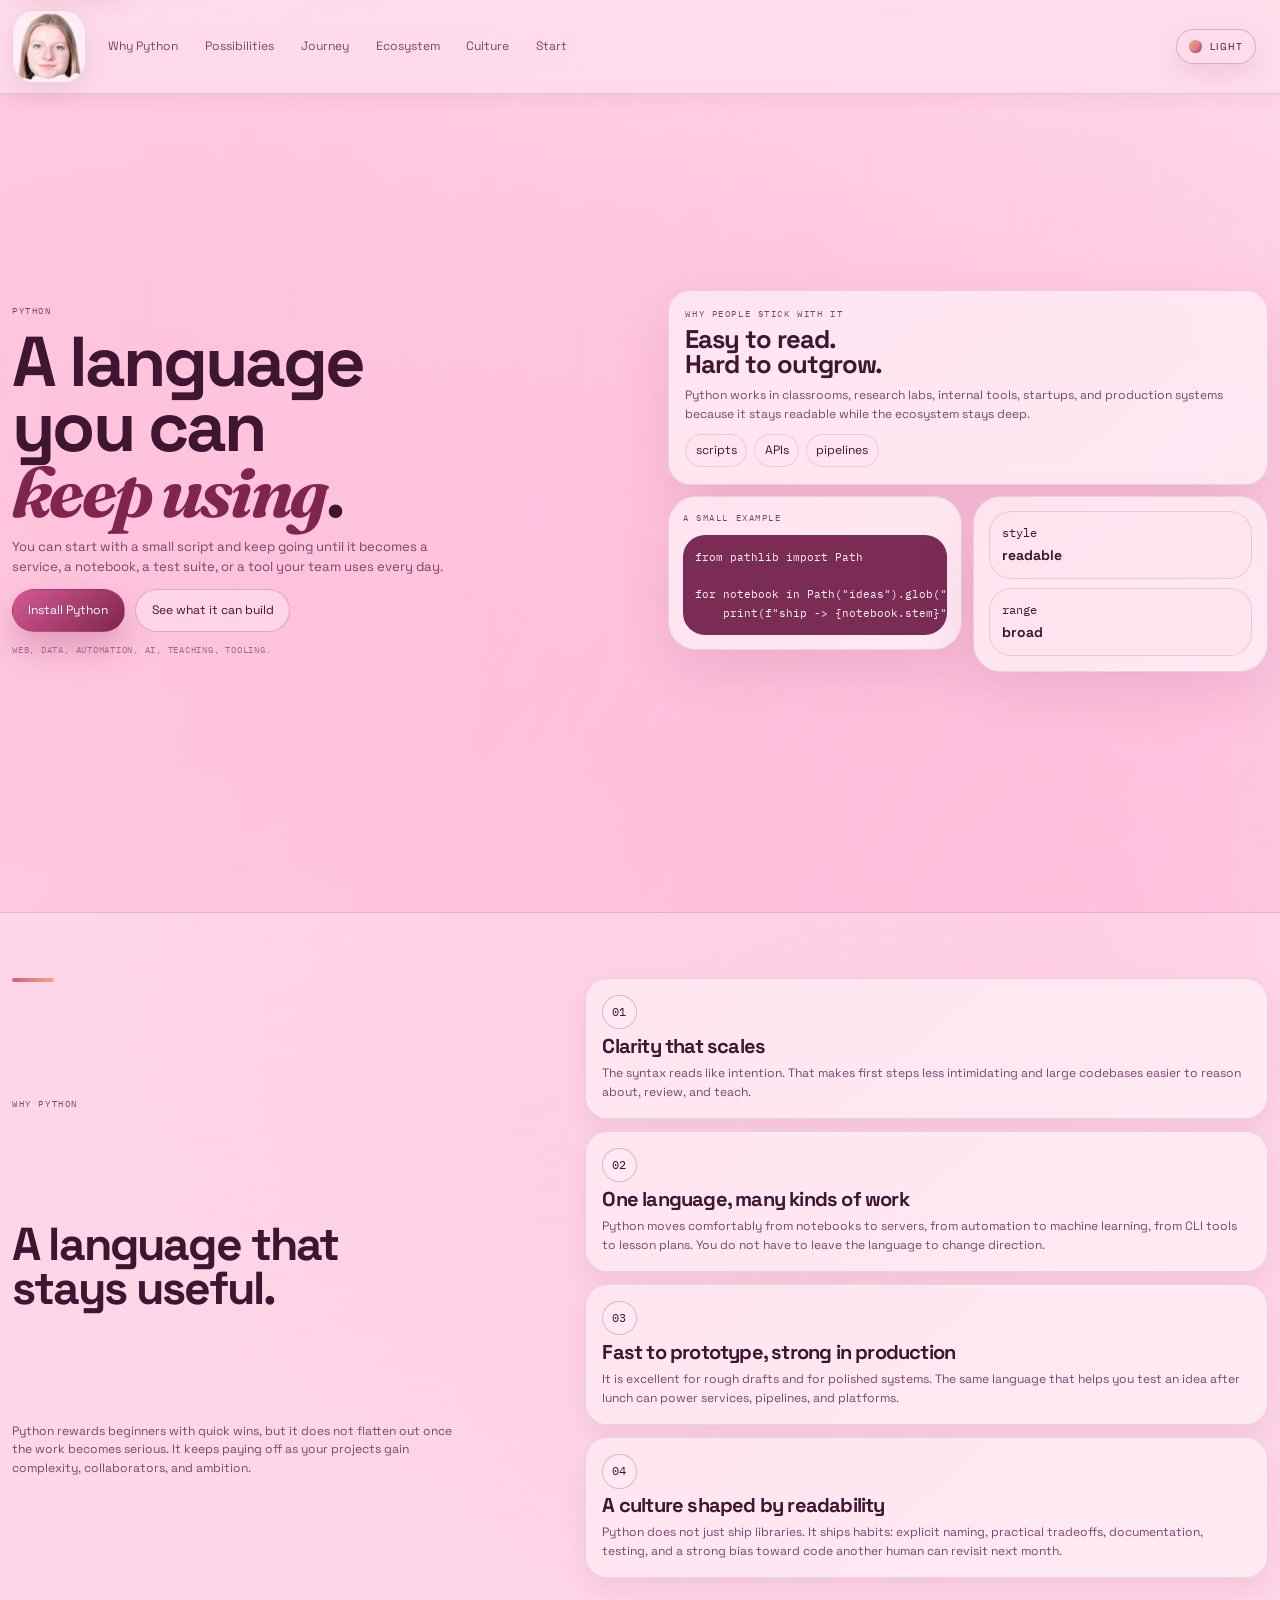
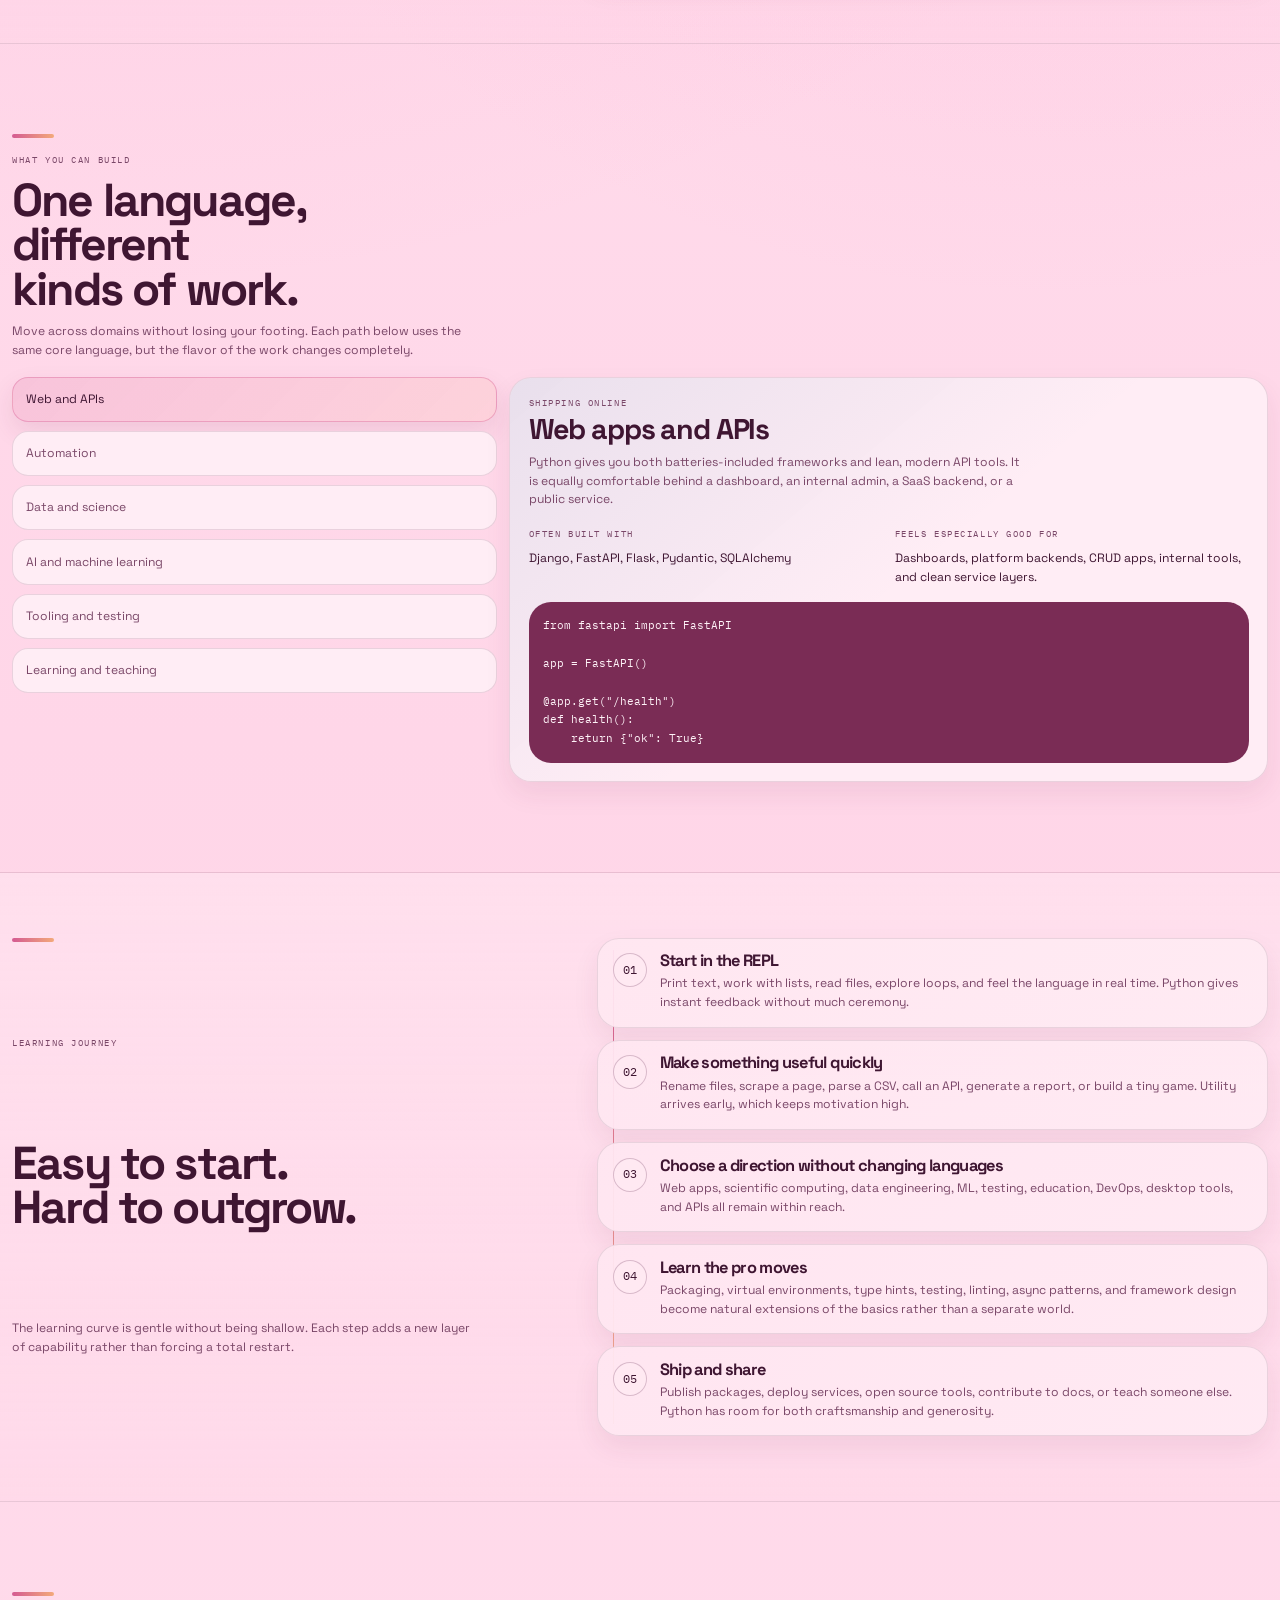
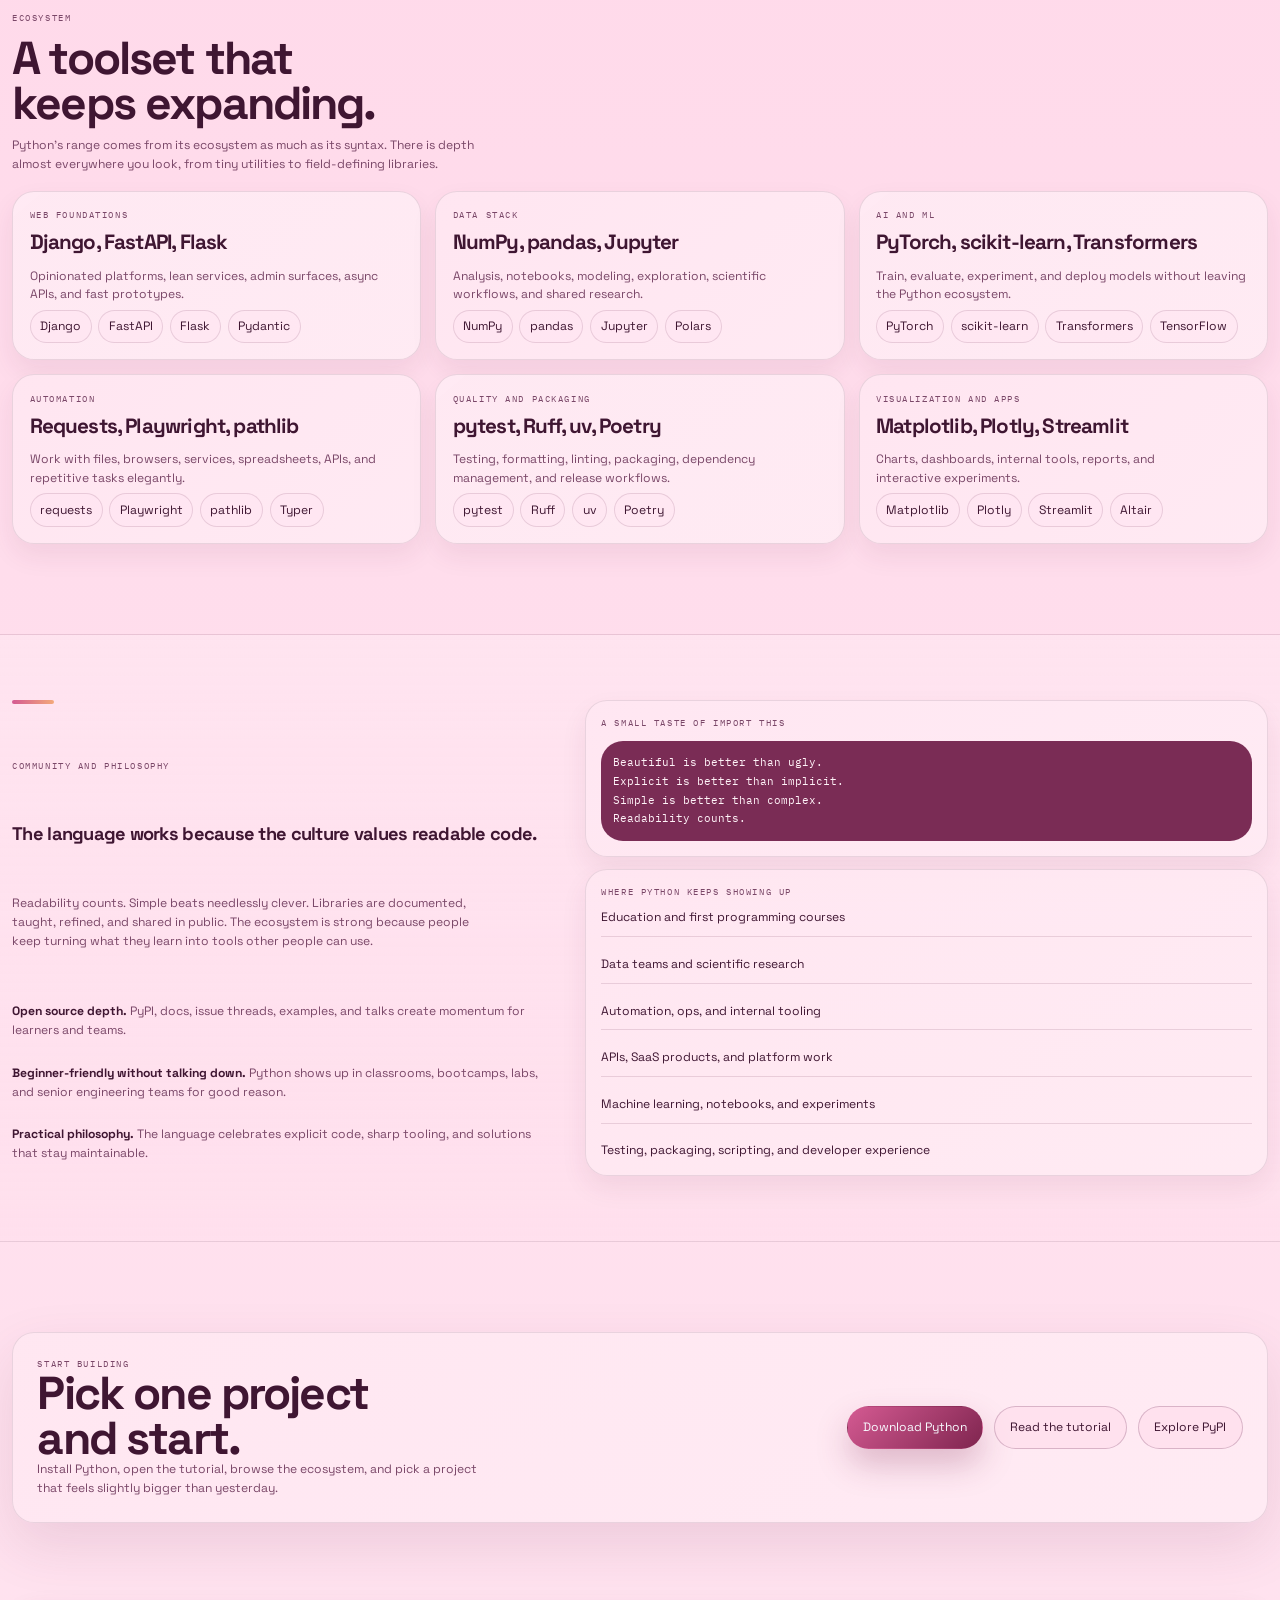
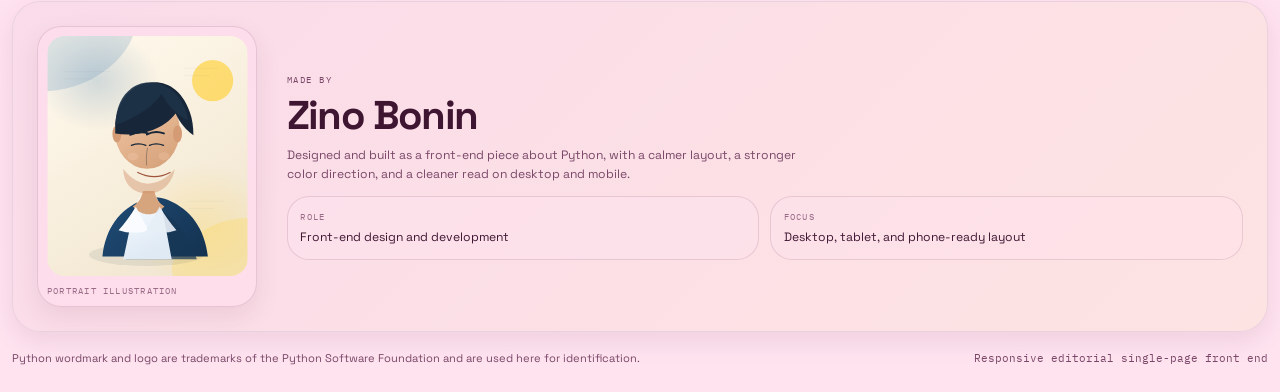
==== index.html @ 7da7dd0d "Add all files" ====
<!doctype html>
<html lang="en">
<head>
  <meta charset="utf-8">
  <meta name="viewport" content="width=device-width, initial-scale=1">
  <title>Python, With Depth</title>
  <meta
    name="description"
    content="A premium editorial front end about Python - its philosophy, ecosystem, learning curve, and creative range."
  >
  <script>
    document.documentElement.classList.add("js");
    const storedTheme = localStorage.getItem("python-site-theme");
    const systemPrefersDark = window.matchMedia("(prefers-color-scheme: dark)").matches;
    document.documentElement.dataset.theme = storedTheme || (systemPrefersDark ? "dark" : "light");
  </script>
  <link rel="preconnect" href="https://fonts.googleapis.com">
  <link rel="preconnect" href="https://fonts.gstatic.com" crossorigin>
  <link
    href="https://fonts.googleapis.com/css2?family=Fraunces:opsz,wght@9..144,600;9..144,700&family=IBM+Plex+Mono:wght@400;500&family=Space+Grotesk:wght@400;500;700&display=swap"
    rel="stylesheet"
  >
  <link rel="icon" type="image/png" href="Logo.png?v=20260410k">
  <link rel="stylesheet" href="styles.css?v=20260410k">
  <script src="script.js?v=20260410k" defer></script>
</head>
<body>
  <a class="skip-link" href="#content">Skip to content</a>

  <header class="site-header">
    <div class="container topbar">
      <a class="brand" href="#top" aria-label="Python home" data-brand-trigger aria-expanded="false" aria-controls="brand-bubble">
        <span class="brand-frame">
          <img
            class="brand-logo"
            src="Logo.png?v=20260410k"
            alt="Official Python logo"
            width="200"
            height="200"
            decoding="async"
            data-logo-light="Logo.png?v=20260410k"
            data-logo-dark="https://www.python.org/static/opengraph-icon-200x200.png"
          >
        </span>
        <span class="brand-bubble mono" id="brand-bubble" aria-hidden="true">Ich bin blöd</span>
      </a>

      <button
        class="nav-toggle mono"
        type="button"
        data-nav-toggle
        aria-expanded="false"
        aria-controls="site-nav"
        aria-label="Open navigation"
      >
        Menu
      </button>

      <nav class="site-nav" id="site-nav" aria-label="Primary">
        <a href="#why">Why Python</a>
        <a href="#possibilities">Possibilities</a>
        <a href="#journey">Journey</a>
        <a href="#ecosystem">Ecosystem</a>
        <a href="#culture">Culture</a>
        <a href="#start">Start</a>
      </nav>

      <button
        class="theme-toggle"
        type="button"
        data-theme-toggle
        aria-pressed="false"
        aria-label="Switch to dark mode"
      >
        <span class="theme-toggle__icon" aria-hidden="true"></span>
        <span class="theme-toggle__label">Light</span>
      </button>
    </div>
  </header>

  <main id="content">
    <section class="hero section hero--focused section--chapter" id="top" data-label="Origin">
      <div class="container hero-grid">
        <div class="hero-copy" data-reveal>
          <p class="eyebrow mono">Python</p>
          <h1>A language you can <span class="accent-serif">keep using</span>.</h1>
          <p class="hero-lede">
            You can start with a small script and keep going until it becomes a service,
            a notebook, a test suite, or a tool your team uses every day.
          </p>
          <div class="hero-actions">
            <a class="button button--primary" href="https://www.python.org/downloads/" target="_blank" rel="noreferrer">
              Install Python
            </a>
            <a class="button button--ghost" href="#possibilities">See what it can build</a>
          </div>
          <p class="hero-note mono">Web, data, automation, AI, teaching, tooling.</p>
        </div>

        <div class="hero-visual" data-reveal aria-label="Python capability map">
          <article class="hero-panel hero-panel--main">
            <p class="panel-kicker mono">Why people stick with it</p>
            <h2>Easy to read. Hard to outgrow.</h2>
            <p>
              Python works in classrooms, research labs, internal tools, startups, and production
              systems because it stays readable while the ecosystem stays deep.
            </p>
            <div class="signal-line" aria-hidden="true">
              <span>scripts</span>
              <span>APIs</span>
              <span>pipelines</span>
            </div>
          </article>

          <article class="hero-panel hero-panel--code">
            <p class="panel-kicker mono">A small example</p>
            <pre><code>from pathlib import Path

for notebook in Path("ideas").glob("*.ipynb"):
    print(f"ship -&gt; {notebook.stem}")</code></pre>
          </article>

          <article class="hero-panel hero-panel--stats">
            <div>
              <span class="mono">style</span>
              <strong>readable</strong>
            </div>
            <div>
              <span class="mono">range</span>
              <strong>broad</strong>
            </div>
          </article>
        </div>
      </div>
    </section>

    <section class="section section--tinted section--chapter" id="why" data-label="Why">
      <div class="container manifesto-grid">
        <div class="section-intro" data-reveal>
          <p class="eyebrow mono">Why Python</p>
          <h2>A language that stays useful.</h2>
          <p>
            Python rewards beginners with quick wins, but it does not flatten out once the work
            becomes serious. It keeps paying off as your projects gain complexity, collaborators,
            and ambition.
          </p>
        </div>

        <div class="principles">
          <article class="principle" data-reveal>
            <span class="principle-index mono">01</span>
            <h3>Clarity that scales</h3>
            <p>
              The syntax reads like intention. That makes first steps less intimidating and large
              codebases easier to reason about, review, and teach.
            </p>
          </article>

          <article class="principle" data-reveal>
            <span class="principle-index mono">02</span>
            <h3>One language, many kinds of work</h3>
            <p>
              Python moves comfortably from notebooks to servers, from automation to machine
              learning, from CLI tools to lesson plans. You do not have to leave the language to
              change direction.
            </p>
          </article>

          <article class="principle" data-reveal>
            <span class="principle-index mono">03</span>
            <h3>Fast to prototype, strong in production</h3>
            <p>
              It is excellent for rough drafts and for polished systems. The same language that
              helps you test an idea after lunch can power services, pipelines, and platforms.
            </p>
          </article>

          <article class="principle" data-reveal>
            <span class="principle-index mono">04</span>
            <h3>A culture shaped by readability</h3>
            <p>
              Python does not just ship libraries. It ships habits: explicit naming, practical
              tradeoffs, documentation, testing, and a strong bias toward code another human can
              revisit next month.
            </p>
          </article>
        </div>
      </div>
    </section>

    <section class="section section--chapter" id="possibilities" data-label="Modes">
      <div class="container">
        <div class="section-heading" data-reveal>
          <p class="eyebrow mono">What you can build</p>
          <h2>One language, different kinds of work.</h2>
          <p>
            Move across domains without losing your footing. Each path below uses the same core
            language, but the flavor of the work changes completely.
          </p>
        </div>

        <div class="possibility-shell">
          <div class="possibility-nav" role="group" aria-label="Python use case selector" data-reveal>
            <button class="possibility-trigger is-active" type="button" data-key="web" aria-pressed="true">Web and APIs</button>
            <button class="possibility-trigger" type="button" data-key="automation" aria-pressed="false">Automation</button>
            <button class="possibility-trigger" type="button" data-key="data" aria-pressed="false">Data and science</button>
            <button class="possibility-trigger" type="button" data-key="ai" aria-pressed="false">AI and machine learning</button>
            <button class="possibility-trigger" type="button" data-key="tooling" aria-pressed="false">Tooling and testing</button>
            <button class="possibility-trigger" type="button" data-key="education" aria-pressed="false">Learning and teaching</button>
          </div>

          <article class="possibility-stage" data-reveal aria-live="polite">
            <p class="eyebrow mono stage-kicker" id="stage-kicker">Shipping online</p>
            <h3 id="stage-title">Web apps and APIs</h3>
            <p id="stage-description">
              Python gives you both batteries-included frameworks and lean, modern API tools. It is equally
              comfortable behind a dashboard, an internal admin, a SaaS backend, or a public service.
            </p>

            <div class="stage-grid">
              <div>
                <span class="stage-label mono">Often built with</span>
                <p id="stage-tools">Django, FastAPI, Flask, Pydantic, SQLAlchemy</p>
              </div>
              <div>
                <span class="stage-label mono">Feels especially good for</span>
                <p id="stage-outcome">Dashboards, platform backends, CRUD apps, internal tools, and clean service layers.</p>
              </div>
            </div>

            <pre><code id="stage-code">from fastapi import FastAPI

app = FastAPI()

@app.get("/health")
def health():
    return {"ok": True}</code></pre>
          </article>
        </div>
      </div>
    </section>

    <section class="section section--tinted section--chapter" id="journey" data-label="Path">
      <div class="container journey-grid">
        <div class="section-intro" data-reveal>
          <p class="eyebrow mono">Learning journey</p>
          <h2>Easy to start. Hard to outgrow.</h2>
          <p>
            The learning curve is gentle without being shallow. Each step adds a new layer of
            capability rather than forcing a total restart.
          </p>
        </div>

        <div class="journey-track">
          <article class="journey-step" data-reveal>
            <span class="journey-index mono">01</span>
            <div>
              <h3>Start in the REPL</h3>
              <p>
                Print text, work with lists, read files, explore loops, and feel the language in
                real time. Python gives instant feedback without much ceremony.
              </p>
            </div>
          </article>

          <article class="journey-step" data-reveal>
            <span class="journey-index mono">02</span>
            <div>
              <h3>Make something useful quickly</h3>
              <p>
                Rename files, scrape a page, parse a CSV, call an API, generate a report, or build
                a tiny game. Utility arrives early, which keeps motivation high.
              </p>
            </div>
          </article>

          <article class="journey-step" data-reveal>
            <span class="journey-index mono">03</span>
            <div>
              <h3>Choose a direction without changing languages</h3>
              <p>
                Web apps, scientific computing, data engineering, ML, testing, education, DevOps,
                desktop tools, and APIs all remain within reach.
              </p>
            </div>
          </article>

          <article class="journey-step" data-reveal>
            <span class="journey-index mono">04</span>
            <div>
              <h3>Learn the pro moves</h3>
              <p>
                Packaging, virtual environments, type hints, testing, linting, async patterns, and
                framework design become natural extensions of the basics rather than a separate world.
              </p>
            </div>
          </article>

          <article class="journey-step" data-reveal>
            <span class="journey-index mono">05</span>
            <div>
              <h3>Ship and share</h3>
              <p>
                Publish packages, deploy services, open source tools, contribute to docs, or teach
                someone else. Python has room for both craftsmanship and generosity.
              </p>
            </div>
          </article>
        </div>
      </div>
    </section>

    <section class="section section--chapter" id="ecosystem" data-label="Field">
      <div class="container">
        <div class="section-heading" data-reveal>
          <p class="eyebrow mono">Ecosystem</p>
          <h2>A toolset that keeps expanding.</h2>
          <p>
            Python's range comes from its ecosystem as much as its syntax. There is depth almost
            everywhere you look, from tiny utilities to field-defining libraries.
          </p>
        </div>

        <div class="ecosystem-map">
          <article class="ecosystem-node ecosystem-node--web" data-reveal>
            <p class="panel-kicker mono">Web foundations</p>
            <h3>Django, FastAPI, Flask</h3>
            <p>Opinionated platforms, lean services, admin surfaces, async APIs, and fast prototypes.</p>
            <ul class="chip-list" role="list">
              <li>Django</li>
              <li>FastAPI</li>
              <li>Flask</li>
              <li>Pydantic</li>
            </ul>
          </article>

          <article class="ecosystem-node ecosystem-node--data" data-reveal>
            <p class="panel-kicker mono">Data stack</p>
            <h3>NumPy, pandas, Jupyter</h3>
            <p>Analysis, notebooks, modeling, exploration, scientific workflows, and shared research.</p>
            <ul class="chip-list" role="list">
              <li>NumPy</li>
              <li>pandas</li>
              <li>Jupyter</li>
              <li>Polars</li>
            </ul>
          </article>

          <article class="ecosystem-node ecosystem-node--ai" data-reveal>
            <p class="panel-kicker mono">AI and ML</p>
            <h3>PyTorch, scikit-learn, Transformers</h3>
            <p>Train, evaluate, experiment, and deploy models without leaving the Python ecosystem.</p>
            <ul class="chip-list" role="list">
              <li>PyTorch</li>
              <li>scikit-learn</li>
              <li>Transformers</li>
              <li>TensorFlow</li>
            </ul>
          </article>

          <article class="ecosystem-node ecosystem-node--automation" data-reveal>
            <p class="panel-kicker mono">Automation</p>
            <h3>Requests, Playwright, pathlib</h3>
            <p>Work with files, browsers, services, spreadsheets, APIs, and repetitive tasks elegantly.</p>
            <ul class="chip-list" role="list">
              <li>requests</li>
              <li>Playwright</li>
              <li>pathlib</li>
              <li>Typer</li>
            </ul>
          </article>

          <article class="ecosystem-node ecosystem-node--quality" data-reveal>
            <p class="panel-kicker mono">Quality and packaging</p>
            <h3>pytest, Ruff, uv, Poetry</h3>
            <p>Testing, formatting, linting, packaging, dependency management, and release workflows.</p>
            <ul class="chip-list" role="list">
              <li>pytest</li>
              <li>Ruff</li>
              <li>uv</li>
              <li>Poetry</li>
            </ul>
          </article>

          <article class="ecosystem-node ecosystem-node--visual" data-reveal>
            <p class="panel-kicker mono">Visualization and apps</p>
            <h3>Matplotlib, Plotly, Streamlit</h3>
            <p>Charts, dashboards, internal tools, reports, and interactive experiments.</p>
            <ul class="chip-list" role="list">
              <li>Matplotlib</li>
              <li>Plotly</li>
              <li>Streamlit</li>
              <li>Altair</li>
            </ul>
          </article>
        </div>
      </div>
    </section>

    <section class="section section--tinted section--chapter" id="culture" data-label="Spirit">
      <div class="container culture-grid">
        <div class="culture-copy" data-reveal>
          <p class="eyebrow mono">Community and philosophy</p>
          <h2>The language works because the culture values readable code.</h2>
          <p>
            Readability counts. Simple beats needlessly clever. Libraries are documented, taught,
            refined, and shared in public. The ecosystem is strong because people keep turning what
            they learn into tools other people can use.
          </p>

          <div class="culture-points">
            <p><strong>Open source depth.</strong> PyPI, docs, issue threads, examples, and talks create momentum for learners and teams.</p>
            <p><strong>Beginner-friendly without talking down.</strong> Python shows up in classrooms, bootcamps, labs, and senior engineering teams for good reason.</p>
            <p><strong>Practical philosophy.</strong> The language celebrates explicit code, sharp tooling, and solutions that stay maintainable.</p>
          </div>
        </div>

        <div class="culture-panels">
          <article class="zen-panel" data-reveal>
            <p class="panel-kicker mono">A small taste of import this</p>
            <pre><code>Beautiful is better than ugly.
Explicit is better than implicit.
Simple is better than complex.
Readability counts.</code></pre>
          </article>

          <article class="community-panel" data-reveal>
            <p class="panel-kicker mono">Where Python keeps showing up</p>
            <ul class="community-list" role="list">
              <li>Education and first programming courses</li>
              <li>Data teams and scientific research</li>
              <li>Automation, ops, and internal tooling</li>
              <li>APIs, SaaS products, and platform work</li>
              <li>Machine learning, notebooks, and experiments</li>
              <li>Testing, packaging, scripting, and developer experience</li>
            </ul>
          </article>
        </div>
      </div>
    </section>

    <section class="section section--chapter" id="start" data-label="Launch">
      <div class="container">
        <div class="cta-panel" data-reveal>
          <div class="cta-copy">
            <p class="eyebrow mono">Start building</p>
            <h2>Pick one project and start.</h2>
            <p>
              Install Python, open the tutorial, browse the ecosystem, and pick a project that
              feels slightly bigger than yesterday.
            </p>
          </div>

          <div class="cta-actions">
            <a class="button button--primary" href="https://www.python.org/downloads/" target="_blank" rel="noreferrer">
              Download Python
            </a>
            <a class="button button--ghost" href="https://docs.python.org/3/tutorial/" target="_blank" rel="noreferrer">
              Read the tutorial
            </a>
            <a class="button button--ghost" href="https://pypi.org/" target="_blank" rel="noreferrer">
              Explore PyPI
            </a>
          </div>
        </div>
      </div>
    </section>
  </main>

  <footer class="site-footer" id="made-by">
    <section class="maker-section">
      <div class="container">
        <div class="maker-panel" data-reveal>
          <figure class="maker-portrait-frame">
            <img
              src="portrait-chinese-man.svg"
              alt="Illustrated portrait of a Chinese man"
              width="720"
              height="860"
              loading="lazy"
              decoding="async"
            >
            <figcaption class="mono">Portrait illustration</figcaption>
          </figure>

          <div class="maker-copy">
            <p class="eyebrow mono">Made by</p>
            <h2>Zino Bonin</h2>
            <p class="maker-lede">
              Designed and built as a front-end piece about Python, with a calmer layout,
              a stronger color direction, and a cleaner read on desktop and mobile.
            </p>
            <div class="maker-meta">
              <p><span class="mono">Role</span> Front-end design and development</p>
              <p><span class="mono">Focus</span> Desktop, tablet, and phone-ready layout</p>
            </div>
          </div>
        </div>
      </div>
    </section>

    <div class="container footer-row">
      <p>Python wordmark and logo are trademarks of the Python Software Foundation and are used here for identification.</p>
      <p class="mono">Responsive editorial single-page front end</p>
    </div>
  </footer>
</body>
</html>
---- styles.css ----
:root {
  color-scheme: light;
  --bg: #ffe4f0;
  --bg-secondary: #ffd6e8;
  --surface: rgba(255, 230, 241, 0.8);
  --surface-strong: #fff1f7;
  --surface-muted: rgba(255, 221, 236, 0.68);
  --surface-flat: rgba(255, 238, 246, 0.94);
  --ink: #3f1632;
  --ink-soft: #7a4768;
  --ink-faint: #9a6c88;
  --blue: #d45a92;
  --blue-deep: #7f254f;
  --yellow: #f3a97a;
  --yellow-deep: #c97a58;
  --line: rgba(98, 37, 75, 0.14);
  --line-strong: rgba(98, 37, 75, 0.24);
  --header-bg: rgba(255, 222, 236, 0.86);
  --shadow: 0 22px 56px rgba(104, 39, 82, 0.12);
  --shadow-soft: 0 10px 24px rgba(104, 39, 82, 0.1);
  --shadow-card: 0 12px 26px rgba(104, 39, 82, 0.08);
  --code-bg: #7a2c55;
  --code-ink: #fff3f8;
  --accent-surface: linear-gradient(140deg, rgba(255, 120, 180, 0.18), rgba(255, 199, 220, 0.28));
  --hero-glow-a: rgba(255, 122, 181, 0.28);
  --hero-glow-b: rgba(255, 182, 213, 0.3);
  --radius-lg: 28px;
  --radius-md: 22px;
  --radius-sm: 16px;
  --max-width: 1200px;
  --stage-accent: rgba(255, 120, 180, 0.24);
  --header-height: 5.75rem;
}

html[data-theme="dark"] {
  color-scheme: dark;
  --bg: #07131f;
  --bg-secondary: #0c1d2d;
  --surface: rgba(15, 33, 52, 0.8);
  --surface-strong: #10243a;
  --surface-muted: rgba(20, 42, 65, 0.7);
  --surface-flat: rgba(12, 29, 45, 0.94);
  --ink: #f2f7ff;
  --ink-soft: #b5c4d7;
  --ink-faint: #8ca0b6;
  --blue: #6eb5f2;
  --blue-deep: #93cbff;
  --yellow: #ffd43b;
  --yellow-deep: #ffe277;
  --line: rgba(202, 221, 243, 0.12);
  --line-strong: rgba(202, 221, 243, 0.2);
  --header-bg: rgba(7, 19, 31, 0.84);
  --shadow: 0 24px 72px rgba(0, 0, 0, 0.3);
  --shadow-soft: 0 12px 28px rgba(0, 0, 0, 0.2);
  --shadow-card: 0 12px 24px rgba(0, 0, 0, 0.18);
  --code-bg: #06111c;
  --code-ink: #f4f8ff;
  --accent-surface: linear-gradient(140deg, rgba(55, 118, 171, 0.16), rgba(255, 211, 67, 0.12));
  --hero-glow-a: rgba(55, 118, 171, 0.3);
  --hero-glow-b: rgba(255, 211, 67, 0.18);
  --stage-accent: rgba(255, 211, 67, 0.22);
}

* {
  box-sizing: border-box;
}

html {
  scroll-behavior: smooth;
}

body {
  margin: 0;
  min-height: 100vh;
  overflow-x: clip;
  padding-top: var(--header-height);
  font-family: "Space Grotesk", sans-serif;
  line-height: 1.55;
  color: var(--ink);
  background:
    radial-gradient(circle at 18% 12%, rgba(255, 186, 214, 0.28), transparent 18%),
    radial-gradient(circle at 82% 18%, rgba(255, 133, 190, 0.22), transparent 22%),
    radial-gradient(circle at 8% 8%, var(--hero-glow-a), transparent 30%),
    radial-gradient(circle at 88% 12%, var(--hero-glow-b), transparent 24%),
    linear-gradient(180deg, var(--bg), var(--bg-secondary) 45%, var(--bg));
}

body::before {
  content: "";
  position: fixed;
  inset: 0;
  pointer-events: none;
  background-image:
    linear-gradient(var(--line) 1px, transparent 1px),
    linear-gradient(90deg, var(--line) 1px, transparent 1px);
  background-size: 144px 144px;
  opacity: 0.12;
  mask-image: linear-gradient(180deg, rgba(0, 0, 0, 0.55), transparent 72%);
}

body::after {
  content: "";
  position: fixed;
  inset: 0;
  pointer-events: none;
  background:
    linear-gradient(90deg, transparent 0 11%, rgba(19, 37, 60, 0.04) 11% 11.2%, transparent 11.2% 100%),
    linear-gradient(180deg, transparent 0 82%, rgba(19, 37, 60, 0.05) 82% 82.2%, transparent 82.2% 100%);
  mix-blend-mode: multiply;
  opacity: 0;
}

a {
  color: inherit;
}

img {
  max-width: 100%;
  display: block;
}

button,
input,
textarea,
select {
  font: inherit;
}

button {
  cursor: pointer;
}

pre,
code,
.mono {
  font-family: "IBM Plex Mono", monospace;
}

p,
ul,
ol,
pre {
  margin: 0;
}

pre {
  line-height: 1.65;
  font-size: 0.94rem;
}

h1,
h2,
h3 {
  margin: 0;
  line-height: 0.96;
  letter-spacing: -0.04em;
  text-wrap: balance;
}

p {
  text-wrap: pretty;
}

:focus-visible {
  outline: 2px solid var(--blue);
  outline-offset: 3px;
}

ul[role="list"] {
  list-style: none;
  padding: 0;
  margin: 0;
}

.container {
  width: min(var(--max-width), calc(100% - 2rem));
  margin-inline: auto;
}

.section {
  padding-block: clamp(3.2rem, 8vw, 6.4rem);
  scroll-margin-top: 7rem;
}

.section--tinted {
  position: relative;
}

.section--tinted::before {
  content: "";
  position: absolute;
  inset: 1rem 0;
  background: linear-gradient(180deg, rgba(255, 241, 247, 0.34), rgba(255, 223, 236, 0.08));
  border-block: 1px solid var(--line);
  pointer-events: none;
}

html[data-theme="dark"] .section--tinted::before {
  background: linear-gradient(180deg, rgba(255, 255, 255, 0.04), rgba(255, 255, 255, 0.015));
}

.section--tinted > * {
  position: relative;
}

.section--chapter {
  position: relative;
}

.section--chapter::after {
  display: none;
}

html[data-theme="dark"] .section--chapter::after {
  color: rgba(255, 255, 255, 0.05);
}

.section--chapter > * {
  position: relative;
  z-index: 1;
}

.skip-link {
  position: absolute;
  left: 1rem;
  top: -4rem;
  z-index: 100;
  padding: 0.8rem 1rem;
  background: var(--surface-strong);
  border: 1px solid var(--line-strong);
  border-radius: 999px;
  box-shadow: var(--shadow-soft);
  text-decoration: none;
}

.skip-link:focus {
  top: 1rem;
}

.site-header {
  position: fixed;
  top: 0;
  left: 0;
  width: 100%;
  z-index: 20;
  backdrop-filter: blur(18px) saturate(140%);
  background: var(--header-bg);
  border-bottom: 1px solid var(--line);
  box-shadow: 0 6px 18px rgba(104, 39, 82, 0.06);
}

.topbar {
  display: grid;
  grid-template-columns: auto auto minmax(0, 1fr) auto;
  align-items: center;
  gap: 0.85rem 1rem;
  padding-block: 1rem;
  position: relative;
}

.topbar::after {
  display: none;
}

.brand {
  display: inline-flex;
  align-items: center;
  text-decoration: none;
  position: relative;
}

.brand-frame {
  display: inline-flex;
  align-items: center;
  justify-content: center;
  padding: 0.55rem;
  border-radius: 22px;
  background: rgba(255, 240, 247, 0.94);
  box-shadow: var(--shadow-soft);
  border: 1px solid rgba(98, 37, 75, 0.12);
  overflow: hidden;
  transition: transform 220ms ease, box-shadow 220ms ease, border-color 220ms ease;
}

.brand-bubble {
  position: absolute;
  left: calc(100% - 0.4rem);
  top: -0.45rem;
  min-width: max-content;
  max-width: 14rem;
  padding: 0.7rem 0.85rem;
  border: 1px solid var(--line-strong);
  border-radius: 18px 18px 18px 6px;
  background: var(--surface-strong);
  box-shadow: var(--shadow-soft);
  color: var(--ink);
  font-size: 0.76rem;
  letter-spacing: 0.08em;
  text-transform: uppercase;
  opacity: 0;
  visibility: hidden;
  transform: translate(0.35rem, 0.35rem) scale(0.96);
  transform-origin: left top;
  transition: opacity 180ms ease, transform 180ms ease, visibility 0s linear 180ms;
  pointer-events: none;
  z-index: 3;
}

.brand-bubble::before {
  content: "";
  position: absolute;
  left: -0.42rem;
  top: 1rem;
  width: 0.85rem;
  height: 0.85rem;
  border-left: 1px solid var(--line-strong);
  border-bottom: 1px solid var(--line-strong);
  background: var(--surface-strong);
  transform: rotate(45deg);
}

html[data-theme="dark"] .brand-bubble {
  display: none;
}

.brand.is-bubble-open .brand-bubble {
  opacity: 1;
  visibility: visible;
  transform: translate(0, 0) scale(1);
  transition-delay: 0s;
}

html[data-theme="dark"] .brand-frame {
  background: rgba(255, 255, 255, 0.96);
}

.brand-logo {
  width: clamp(3.6rem, 5vw, 4.8rem);
  height: auto;
}

html[data-theme="light"] .brand-logo {
  transform: scale(1.18);
  transform-origin: center;
}

.nav-toggle {
  display: none;
  align-items: center;
  justify-content: center;
  padding: 0.72rem 0.95rem;
  border: 1px solid var(--line-strong);
  border-radius: 999px;
  background: var(--surface-muted);
  color: var(--ink);
  letter-spacing: 0.12em;
  text-transform: uppercase;
  font-size: 0.76rem;
  transition: transform 220ms ease, box-shadow 220ms ease, border-color 220ms ease, background-color 220ms ease;
}

.site-nav {
  display: flex;
  flex-wrap: wrap;
  gap: 0.5rem;
  align-items: center;
  justify-content: center;
  min-width: 0;
}

.site-nav a {
  text-decoration: none;
  padding: 0.55rem 0.85rem;
  border-radius: 999px;
  color: var(--ink-soft);
  transition: background-color 220ms ease, color 220ms ease, transform 220ms ease, box-shadow 220ms ease;
}

.site-nav a:hover,
.site-nav a:focus-visible {
  background: linear-gradient(135deg, rgba(212, 90, 146, 0.14), rgba(243, 169, 122, 0.2));
  color: var(--ink);
  transform: translateY(-2px);
  box-shadow: 0 10px 22px rgba(127, 37, 79, 0.12);
}

.brand:hover .brand-frame,
.brand:focus-visible .brand-frame {
  transform: translateY(-2px) scale(1.03);
  box-shadow: 0 16px 30px rgba(127, 37, 79, 0.14);
  border-color: rgba(127, 37, 79, 0.24);
}

.nav-toggle:hover,
.nav-toggle:focus-visible,
.theme-toggle:hover,
.theme-toggle:focus-visible {
  transform: translateY(-2px);
  box-shadow: 0 14px 28px rgba(127, 37, 79, 0.14);
  border-color: rgba(127, 37, 79, 0.24);
}

.theme-toggle:hover .theme-toggle__icon,
.theme-toggle:focus-visible .theme-toggle__icon {
  transform: rotate(-10deg) scale(1.08);
  filter: saturate(1.08);
}

.theme-toggle {
  display: inline-flex;
  align-items: center;
  justify-content: center;
  gap: 0.7rem;
  border: 1px solid var(--line-strong);
  background: var(--surface-muted);
  color: var(--ink);
  padding: 0.7rem 0.95rem;
  border-radius: 999px;
  box-shadow: var(--shadow-soft);
  justify-self: end;
  white-space: nowrap;
  transition: transform 220ms ease, box-shadow 220ms ease, border-color 220ms ease, background-color 220ms ease;
}

.theme-toggle__icon {
  width: 1.05rem;
  height: 1.05rem;
  border-radius: 50%;
  background: linear-gradient(135deg, var(--yellow), var(--blue));
  box-shadow: inset -0.18rem -0.18rem 0 rgba(0, 0, 0, 0.12);
  transition: transform 220ms ease, filter 220ms ease;
}

.theme-toggle__label {
  font-size: 0.82rem;
  letter-spacing: 0.12em;
  text-transform: uppercase;
}

.eyebrow,
.panel-kicker,
.stage-label {
  color: var(--ink-soft);
  font-size: 0.76rem;
  letter-spacing: 0.17em;
  text-transform: uppercase;
}

.accent-serif {
  font-family: "Fraunces", serif;
  font-weight: 700;
  font-style: italic;
  color: var(--blue-deep);
}

.hero-grid {
  display: grid;
  grid-template-columns: minmax(0, 1.02fr) minmax(320px, 0.98fr);
  gap: clamp(1.4rem, 3vw, 2.4rem);
  align-items: center;
}

.hero--focused {
  min-height: calc(100svh - var(--header-height));
  display: flex;
  align-items: center;
  padding-block: clamp(0.8rem, 2vw, 1.6rem);
}

.hero--focused .hero-grid {
  min-height: 100%;
}

.hero-copy {
  display: grid;
  gap: 1rem;
  position: relative;
}

.hero-badge,
.hero-spectrum,
.hero-axis,
.hero-orbit {
  display: none;
}

.hero-badge-wrap {
  display: flex;
}

.hero-badge {
  display: inline-flex;
  align-items: center;
  gap: 0.6rem;
  padding: 0.7rem 0.95rem;
  border: 1px solid var(--line-strong);
  border-radius: 999px;
  background: rgba(255, 230, 241, 0.52);
  box-shadow: var(--shadow-soft);
  letter-spacing: 0.12em;
  text-transform: uppercase;
  font-size: 0.74rem;
}

.hero-badge::before {
  content: "PY";
  display: inline-flex;
  align-items: center;
  justify-content: center;
  width: 1.8rem;
  height: 1.8rem;
  border-radius: 50%;
  background: linear-gradient(135deg, var(--blue), var(--yellow));
  color: #fff;
  letter-spacing: 0;
}

.hero-copy h1 {
  max-width: 8.8ch;
  font-size: clamp(3.3rem, 8vw, 5.8rem);
  line-height: 0.92;
}

.hero-lede {
  max-width: 38rem;
  font-size: clamp(1rem, 1.35vw, 1.08rem);
  color: var(--ink-soft);
}

.hero-note {
  color: var(--ink-faint);
  font-size: 0.78rem;
  letter-spacing: 0.08em;
  text-transform: uppercase;
}

.hero-spectrum {
  display: grid;
  grid-template-columns: repeat(4, minmax(0, 1fr));
  gap: 0.5rem;
  max-width: 34rem;
}

.hero-spectrum span {
  padding: 0.72rem 0.8rem;
  border-top: 1px solid var(--line-strong);
  font-size: 0.84rem;
  text-transform: uppercase;
  letter-spacing: 0.12em;
  color: var(--ink-soft);
  background: linear-gradient(180deg, rgba(255, 228, 240, 0.4), transparent);
}

.hero-actions,
.cta-actions {
  display: flex;
  gap: 0.9rem;
  flex-wrap: wrap;
}

.button {
  display: inline-flex;
  align-items: center;
  justify-content: center;
  min-height: 3.2rem;
  padding: 0.9rem 1.25rem;
  border-radius: 999px;
  text-decoration: none;
  border: 1px solid transparent;
  transition: transform 220ms ease, box-shadow 220ms ease, background-color 220ms ease, border-color 220ms ease, filter 220ms ease;
}

.button:hover,
.button:focus-visible {
  transform: translateY(-3px) scale(1.01);
  filter: saturate(1.04);
}

.button--primary {
  background: linear-gradient(135deg, var(--blue), var(--blue-deep));
  color: #f8fbff;
  box-shadow: 0 16px 32px rgba(127, 37, 79, 0.26);
}

.button--primary:hover,
.button--primary:focus-visible {
  box-shadow: 0 20px 38px rgba(127, 37, 79, 0.32);
}

.button--ghost:hover,
.button--ghost:focus-visible {
  background: linear-gradient(135deg, rgba(212, 90, 146, 0.14), rgba(243, 169, 122, 0.18));
}

.button--ghost {
  background: var(--surface-muted);
  border-color: var(--line-strong);
  color: var(--ink);
}

.chip-list li,
.signal-line span {
  padding: 0.52rem 0.78rem;
  border-radius: 999px;
  border: 1px solid var(--line);
  background: rgba(255, 226, 239, 0.46);
}

html[data-theme="dark"] .chip-list li,
html[data-theme="dark"] .signal-line span {
  background: rgba(255, 255, 255, 0.04);
}

.hero-visual {
  position: relative;
  min-height: auto;
  display: grid;
  grid-template-columns: repeat(2, minmax(0, 1fr));
  gap: 0.9rem;
  align-content: start;
  isolation: isolate;
}

.hero-axis {
  position: absolute;
  top: 3rem;
  bottom: 3rem;
  left: -1.25rem;
  display: flex;
  flex-direction: column;
  justify-content: space-between;
  align-items: center;
  writing-mode: vertical-rl;
  transform: rotate(180deg);
  padding: 1rem 0.5rem;
  font-size: 0.72rem;
  letter-spacing: 0.22em;
  text-transform: uppercase;
  color: var(--ink-faint);
  border-left: 1px solid var(--line-strong);
}

.hero-visual::before,
.hero-visual::after {
  display: none;
}

.hero-orbit {
  position: absolute;
  border-radius: 50%;
  border: 1px solid var(--line);
  pointer-events: none;
}

.hero-orbit--outer {
  inset: 0.4rem 0.4rem 2.2rem 3.4rem;
  transform: rotate(-10deg);
}

.hero-orbit--inner {
  inset: 5.4rem 3.6rem 5rem 1.2rem;
  transform: rotate(11deg);
}

.hero-panel,
.principle,
.possibility-stage,
.journey-step,
.ecosystem-node,
.zen-panel,
.community-panel,
.cta-panel {
  position: relative;
  border-radius: var(--radius-lg);
  background: var(--surface-flat);
  border: 1px solid var(--line);
  box-shadow: var(--shadow-card);
  overflow: hidden;
  transition: transform 240ms cubic-bezier(0.2, 1, 0.2, 1), box-shadow 240ms ease, border-color 240ms ease;
}

.hero-panel::before,
.principle::before,
.possibility-stage::before,
.journey-step::before,
.ecosystem-node::before,
.zen-panel::before,
.community-panel::before,
.cta-panel::before {
  content: "";
  position: absolute;
  inset: 0;
  background: var(--accent-surface);
  opacity: 0.34;
  pointer-events: none;
  transition: opacity 220ms ease;
}

.hero-panel > *,
.principle > *,
.possibility-stage > *,
.journey-step > *,
.ecosystem-node > *,
.zen-panel > *,
.community-panel > *,
.cta-panel > * {
  position: relative;
}

.hero-panel {
  padding: 1.2rem;
  box-shadow: var(--shadow);
}

.principle:hover,
.principle:focus-within,
.possibility-stage:hover,
.possibility-stage:focus-within,
.journey-step:hover,
.journey-step:focus-within,
.ecosystem-node:hover,
.ecosystem-node:focus-within,
.zen-panel:hover,
.community-panel:hover,
.cta-panel:hover,
.maker-panel:hover,
.maker-meta p:hover,
.community-list li:hover {
  transform: translateY(-3px);
  box-shadow: 0 14px 28px rgba(127, 37, 79, 0.11);
  border-color: rgba(127, 37, 79, 0.24);
}

.principle:hover::before,
.possibility-stage:hover::before,
.journey-step:hover::before,
.ecosystem-node:hover::before,
.zen-panel:hover::before,
.community-panel:hover::before,
.cta-panel:hover::before {
  opacity: 0.48;
}

.hero-panel--main {
  grid-column: 1 / -1;
  padding: 1.35rem;
  border-radius: var(--radius-md);
}

.hero-panel--main h2 {
  font-size: clamp(1.7rem, 2vw, 2.25rem);
  max-width: 13ch;
  margin-block: 0.45rem 0.8rem;
}

.hero-panel--main p:last-of-type {
  color: var(--ink-soft);
}

.signal-line {
  display: flex;
  flex-wrap: wrap;
  gap: 0.55rem;
  margin-top: 0.85rem;
}

.hero-panel--code {
  grid-column: 1;
  padding: 1.15rem;
  align-self: start;
  transform: none;
}

.hero-panel--code pre {
  margin-top: 0.85rem;
  padding: 1rem;
  border-radius: var(--radius-md);
  background: var(--code-bg);
  color: var(--code-ink);
  overflow-x: auto;
}

.hero-panel--stats {
  grid-column: 2;
  display: grid;
  gap: 0.75rem;
  align-self: stretch;
  transform: none;
}

.hero-panel--stats div {
  padding: 0.95rem 1rem;
  border-radius: var(--radius-md);
  background: rgba(255, 225, 238, 0.46);
  border: 1px solid var(--line);
  display: flex;
  flex-direction: column;
  justify-content: center;
}

html[data-theme="dark"] .hero-panel--stats div {
  background: rgba(255, 255, 255, 0.05);
}

.hero-panel--stats strong {
  display: block;
  font-size: 1.15rem;
  margin-top: 0.2rem;
}

.manifesto-grid,
.journey-grid,
.culture-grid {
  display: grid;
  grid-template-columns: minmax(0, 0.88fr) minmax(0, 1.12fr);
  gap: clamp(1.2rem, 4vw, 3rem);
}

.section-intro,
.section-heading {
  display: grid;
  gap: 0.9rem;
}

.section-intro,
.section-heading,
.culture-copy,
.cta-copy {
  position: relative;
}

.section-intro::before,
.section-heading::before,
.culture-copy::before,
.cta-copy::before {
  content: "";
  width: 3.4rem;
  height: 0.32rem;
  background: linear-gradient(90deg, var(--blue), var(--yellow));
  border-radius: 999px;
  margin-bottom: 0.35rem;
}

.section-intro h2,
.section-heading h2,
.cta-copy h2 {
  font-size: clamp(2.1rem, 4vw, 3.8rem);
  max-width: 13ch;
}

.section-intro p:last-child,
.section-heading p:last-child,
.culture-copy > p:last-of-type,
.cta-copy p:last-of-type {
  color: var(--ink-soft);
  max-width: 38rem;
}

.principles {
  display: grid;
  gap: 1rem;
}

.principle {
  padding: 1.35rem;
  border-radius: var(--radius-md);
}

.principle:nth-child(2n) {
  margin-left: 0;
  border-radius: var(--radius-md);
}

.principle h3 {
  font-size: clamp(1.3rem, 1.8vw, 1.65rem);
  margin-block: 0.6rem 0.65rem;
}

.principle p {
  color: var(--ink-soft);
}

.principle-index,
.journey-index {
  display: inline-flex;
  align-items: center;
  justify-content: center;
  width: 2.8rem;
  height: 2.8rem;
  border-radius: 50%;
  border: 1px solid var(--line-strong);
  background: rgba(255, 233, 243, 0.78);
}

html[data-theme="dark"] .principle-index,
html[data-theme="dark"] .journey-index {
  background: rgba(255, 255, 255, 0.06);
}

.section-heading {
  margin-bottom: 1.4rem;
}

.possibility-shell {
  display: grid;
  grid-template-columns: minmax(220px, 0.78fr) minmax(0, 1.22fr);
  gap: 1rem;
  align-items: start;
  position: relative;
}

.possibility-shell::before {
  display: none;
}

.possibility-nav {
  display: grid;
  gap: 0.75rem;
  position: sticky;
  top: 6.6rem;
}

.possibility-trigger {
  text-align: left;
  padding: 1rem 1.05rem;
  border-radius: 16px;
  border: 1px solid var(--line);
  background: var(--surface-flat);
  color: var(--ink-soft);
  transition: transform 180ms ease, border-color 180ms ease, background-color 180ms ease, color 180ms ease;
}

.possibility-trigger:hover,
.possibility-trigger:focus-visible {
  transform: translateX(4px);
  border-color: var(--line-strong);
  color: var(--ink);
}

.possibility-trigger.is-active {
  color: var(--ink);
  border-color: rgba(212, 90, 146, 0.38);
  background: linear-gradient(135deg, rgba(212, 90, 146, 0.16), rgba(243, 169, 122, 0.12));
  box-shadow: var(--shadow-soft);
}

.possibility-stage {
  padding: 1.5rem;
  border-radius: var(--radius-md);
}

.possibility-stage::before {
  background: linear-gradient(140deg, var(--stage-accent), transparent 52%);
}

.possibility-stage h3 {
  font-size: clamp(1.7rem, 2.3vw, 2.35rem);
  margin-block: 0.45rem 0.8rem;
}

.possibility-stage > p:last-of-type {
  color: var(--ink-soft);
  max-width: 44rem;
}

.stage-grid {
  display: grid;
  grid-template-columns: repeat(2, minmax(0, 1fr));
  gap: 1rem;
  margin-block: 1.25rem;
}

.stage-grid p {
  margin-top: 0.45rem;
}

.possibility-stage pre {
  padding: 1.2rem;
  border-radius: var(--radius-md);
  background: var(--code-bg);
  color: var(--code-ink);
  overflow-x: auto;
}

.journey-track {
  position: relative;
  display: grid;
  gap: 1rem;
  padding-left: 1rem;
  counter-reset: journey;
}

.journey-track::before {
  content: "";
  position: absolute;
  left: 2.3rem;
  top: 1rem;
  bottom: 1rem;
  width: 1px;
  background: linear-gradient(180deg, var(--blue), rgba(243, 169, 122, 0.82));
}

.journey-step {
  display: grid;
  grid-template-columns: auto 1fr;
  gap: 1rem;
  padding: 1.2rem 1.25rem;
  border-radius: var(--radius-md);
}

.journey-step:nth-child(2n) {
  margin-left: 0;
}

.journey-step h3 {
  font-size: 1.35rem;
  margin-bottom: 0.45rem;
}

.journey-step p {
  color: var(--ink-soft);
}

.ecosystem-map {
  display: grid;
  grid-template-columns: repeat(3, minmax(0, 1fr));
  gap: 1.15rem;
  align-items: stretch;
}

.ecosystem-node {
  display: grid;
  align-content: start;
  gap: 0.45rem;
  min-height: 100%;
  padding: 1.35rem;
  border-radius: var(--radius-md);
}

.ecosystem-node:nth-child(odd)::before {
  opacity: 0.18;
}

.ecosystem-node h3 {
  font-size: clamp(1.3rem, 1.8vw, 1.7rem);
  margin-block: 0.45rem 0.65rem;
}

.ecosystem-node p {
  color: var(--ink-soft);
}

.chip-list {
  display: flex;
  flex-wrap: wrap;
  gap: 0.55rem;
  margin-top: 0.9rem;
}

.ecosystem-node--web,
.ecosystem-node--data,
.ecosystem-node--ai,
.ecosystem-node--automation,
.ecosystem-node--quality,
.ecosystem-node--visual {
  grid-column: auto;
  grid-row: auto;
  transform: none;
}

.culture-copy {
  display: grid;
  gap: 1rem;
}

.culture-points {
  display: grid;
  gap: 0.9rem;
}

.culture-points p {
  color: var(--ink-soft);
}

.culture-points strong {
  color: var(--ink);
}

.culture-panels {
  display: grid;
  gap: 1rem;
  align-content: start;
}

.zen-panel,
.community-panel {
  padding: 1.25rem;
  border-radius: var(--radius-md);
}

.zen-panel pre {
  margin-top: 0.85rem;
  padding: 1rem;
  border-radius: var(--radius-md);
  background: var(--code-bg);
  color: var(--code-ink);
  white-space: pre-wrap;
}

.community-list {
  display: grid;
  gap: 0.7rem;
  margin-top: 1rem;
}

.community-list li {
  padding: 0.75rem 0;
  border-bottom: 1px solid var(--line);
  transition: transform 220ms ease, color 220ms ease, border-color 220ms ease;
}

.community-list li:last-child {
  border-bottom: 0;
  padding-bottom: 0;
}

.cta-panel {
  display: grid;
  grid-template-columns: minmax(0, 1fr) auto;
  gap: 1.4rem;
  align-items: center;
  padding: clamp(1.4rem, 3vw, 2rem);
  box-shadow: var(--shadow);
  border-radius: var(--radius-md);
}

.maker-section {
  padding: 0 0 1.5rem;
}

.maker-panel {
  position: relative;
  display: grid;
  grid-template-columns: minmax(0, 220px) minmax(0, 1fr);
  gap: clamp(1.2rem, 3vw, 2.4rem);
  align-items: center;
  padding: clamp(1.25rem, 3vw, 2rem);
  border-radius: var(--radius-lg);
  background: var(--surface-flat);
  border: 1px solid var(--line);
  box-shadow: var(--shadow-soft);
  overflow: hidden;
  transition: transform 240ms cubic-bezier(0.2, 1, 0.2, 1), box-shadow 240ms ease, border-color 240ms ease;
}

.maker-panel::before {
  content: "";
  position: absolute;
  inset: 0;
  background: linear-gradient(135deg, rgba(212, 90, 146, 0.12), rgba(243, 169, 122, 0.16));
  pointer-events: none;
}

.maker-panel > * {
  position: relative;
}

.maker-portrait-frame {
  margin: 0;
  width: min(100%, 220px);
  padding: 0.7rem;
  border-radius: 24px;
  background: var(--surface-muted);
  border: 1px solid var(--line);
  box-shadow: var(--shadow-soft);
}

.maker-portrait-frame img {
  width: 100%;
  height: auto;
  border-radius: 18px;
  aspect-ratio: 36 / 43;
  object-fit: cover;
}

.maker-portrait-frame figcaption {
  margin-top: 0.65rem;
  font-size: 0.72rem;
  letter-spacing: 0.14em;
  text-transform: uppercase;
  color: var(--ink-faint);
}

.maker-copy {
  display: grid;
  gap: 0.85rem;
  align-content: center;
}

.maker-copy h2 {
  font-size: clamp(2rem, 4vw, 3.3rem);
}

.maker-lede {
  max-width: 42rem;
  color: var(--ink-soft);
}

.maker-meta {
  display: grid;
  grid-template-columns: repeat(2, minmax(0, 1fr));
  gap: 0.85rem;
  margin-top: 0.2rem;
}

.maker-meta p {
  padding: 1rem 1.05rem;
  border-radius: var(--radius-md);
  border: 1px solid var(--line);
  background: rgba(255, 226, 239, 0.44);
  transition: transform 220ms ease, box-shadow 220ms ease, border-color 220ms ease;
}

html[data-theme="dark"] .maker-meta p {
  background: rgba(255, 255, 255, 0.05);
}

.maker-meta span {
  display: block;
  margin-bottom: 0.4rem;
  color: var(--ink-faint);
  font-size: 0.74rem;
  letter-spacing: 0.14em;
  text-transform: uppercase;
}

.site-footer {
  padding-block: 0 2rem;
}

.footer-row {
  display: flex;
  gap: 1rem;
  justify-content: space-between;
  align-items: center;
  flex-wrap: wrap;
  color: var(--ink-soft);
  font-size: 0.92rem;
}

.js [data-reveal] {
  opacity: 0;
  transform: translateY(28px);
  transition: opacity 720ms ease, transform 720ms cubic-bezier(0.2, 1, 0.2, 1);
}

.js [data-reveal].is-visible {
  opacity: 1;
  transform: translateY(0);
}

@media (min-width: 1280px) {
  html {
    font-size: 76%;
  }

  :root {
    --max-width: 1480px;
    --header-height: 5.1rem;
  }

  .topbar {
    padding-block: 0.8rem;
  }

  .hero-grid {
    gap: clamp(1.2rem, 2.8vw, 2.6rem);
  }

  .hero-copy {
    gap: 0.95rem;
  }

  .hero-visual {
    min-height: min(24rem, calc(100svh - var(--header-height) - 2.8rem));
  }
}

@media (min-width: 1680px) {
  html {
    font-size: 70%;
  }

  :root {
    --max-width: 1600px;
    --header-height: 4.8rem;
  }
}

@media (max-width: 1100px) {
  .hero-grid,
  .manifesto-grid,
  .journey-grid,
  .culture-grid,
  .cta-panel,
  .possibility-shell {
    grid-template-columns: 1fr;
  }

  .hero-visual {
    min-height: auto;
    grid-template-columns: 1fr;
  }

  .ecosystem-map {
    grid-template-columns: repeat(2, minmax(0, 1fr));
  }

  .hero-panel--main {
    grid-column: auto;
  }

  .hero-panel--code {
    grid-column: auto;
  }

  .hero-panel--stats {
    grid-column: auto;
  }

  .possibility-nav {
    position: static;
    grid-template-columns: repeat(2, minmax(0, 1fr));
  }

  .maker-panel {
    grid-template-columns: minmax(0, 180px) minmax(0, 1fr);
  }
}

@media (max-height: 860px) and (min-width: 961px) {
  .hero--focused {
    padding-block: 0.55rem;
  }

  .hero-grid {
    gap: 1.2rem;
  }

  .hero-copy {
    gap: 0.8rem;
  }

  .hero-copy h1 {
    font-size: clamp(3.1rem, 7.4vw, 5.7rem);
  }

  .hero-lede {
    font-size: 1rem;
  }

  .hero-spectrum span {
    padding: 0.55rem 0.7rem;
  }

  .hero-visual {
    min-height: auto;
    gap: 0.75rem;
  }

  .hero-panel,
  .hero-panel--main,
  .hero-panel--code {
    padding: 1rem;
  }

  .hero-panel--code {
    transform: none;
  }

  .hero-panel--stats {
    gap: 0.65rem;
    transform: none;
  }

  .hero-panel--stats div {
    padding: 0.8rem 0.9rem;
  }
}

@media (max-width: 960px) {
  .topbar {
    grid-template-columns: auto auto auto;
  }

  .nav-toggle {
    display: inline-flex;
  }

  .site-nav {
    grid-column: 1 / -1;
    width: 100%;
    display: none;
    flex-direction: column;
    align-items: stretch;
    padding: 0.25rem 0 0.4rem;
    border-top: 1px solid var(--line);
  }

  .site-nav.is-open {
    display: flex;
  }

  .site-nav a {
    white-space: normal;
    border-radius: 16px;
    padding: 0.85rem 1rem;
  }

  .hero-copy h1 {
    font-size: clamp(3.4rem, 10vw, 5.6rem);
  }

  .hero-spectrum {
    grid-template-columns: repeat(2, minmax(0, 1fr));
  }

  .ecosystem-node--data,
  .ecosystem-node--visual,
  .ecosystem-node--automation,
  .ecosystem-node--quality {
    transform: none;
  }

  .maker-panel {
    grid-template-columns: minmax(0, 170px) minmax(0, 1fr);
  }
}

@media (max-width: 820px) {
  .ecosystem-map {
    grid-template-columns: 1fr;
  }

  .hero-panel--code,
  .hero-panel--stats,
  .ecosystem-node,
  .ecosystem-node--web,
  .ecosystem-node--data,
  .ecosystem-node--ai,
  .ecosystem-node--automation,
  .ecosystem-node--quality,
  .ecosystem-node--visual {
    grid-column: 1 / -1;
    grid-row: auto;
  }

  .stage-grid {
    grid-template-columns: 1fr;
  }

  .possibility-nav {
    grid-template-columns: 1fr;
  }

  .hero-panel--code,
  .hero-panel--stats {
    transform: none;
  }

  .journey-track::before {
    left: 1.4rem;
  }

  .journey-step {
    padding: 1.2rem;
  }

  .journey-step:nth-child(2n) {
    margin-left: 0;
  }

  .journey-index {
    width: 2.4rem;
    height: 2.4rem;
  }

  .principle:nth-child(2n) {
    margin-left: 0;
  }

  .maker-panel {
    grid-template-columns: 1fr;
    align-items: start;
  }

  .maker-portrait-frame {
    width: min(100%, 180px);
  }

  .maker-meta {
    grid-template-columns: 1fr;
  }
}

@media (max-width: 640px) {
  .container {
    width: min(var(--max-width), calc(100% - 1.2rem));
  }

  body {
    --header-height: 5.25rem;
  }

  .topbar {
    padding-block: 0.8rem;
  }

  .topbar::after {
    left: 0;
  }

  .brand-frame {
    padding: 0.48rem;
  }

  .brand-logo {
    width: 3.2rem;
  }

  .brand-bubble {
    left: 0;
    top: calc(100% + 0.45rem);
    max-width: min(12rem, calc(100vw - 2.2rem));
    transform: translate(0, -0.2rem) scale(0.96);
    transform-origin: left top;
  }

  .brand-bubble::before {
    left: 1rem;
    top: -0.42rem;
    border-left: 1px solid var(--line-strong);
    border-top: 1px solid var(--line-strong);
    border-bottom: 0;
  }

  .hero-copy h1 {
    max-width: 9ch;
    font-size: clamp(3rem, 15vw, 4.6rem);
  }

  .hero-actions,
  .cta-actions {
    display: grid;
    grid-template-columns: 1fr;
  }

  .button {
    width: 100%;
  }

  .hero-visual {
    min-height: auto;
    grid-template-columns: 1fr;
  }

  .hero--focused {
    min-height: auto;
    padding-block: 1rem 1.6rem;
  }

  .hero-spectrum {
    grid-template-columns: 1fr 1fr;
  }

  .hero-orbit {
    display: none;
  }

  .hero-panel--main,
  .hero-panel--code,
  .hero-panel--stats {
    grid-column: 1;
  }

  .hero-panel--main,
  .hero-panel--code,
  .hero-panel--stats,
  .principle,
  .journey-step,
  .possibility-stage,
  .zen-panel,
  .community-panel,
  .cta-panel,
  .maker-panel {
    border-radius: 24px;
  }

  .hero-panel--stats {
    grid-template-columns: 1fr;
  }

  .theme-toggle {
    padding-inline: 0.82rem;
  }

  .theme-toggle__label {
    display: none;
  }

  .maker-section {
    padding-bottom: 1rem;
  }

  .maker-panel,
  .maker-meta p {
    padding: 1rem;
  }

  .footer-row {
    align-items: flex-start;
  }
}

@media (max-width: 420px) {
  .site-nav a {
    padding: 0.5rem 0.72rem;
    font-size: 0.92rem;
  }

  .hero-spectrum {
    grid-template-columns: 1fr;
  }

  .chip-list li,
  .signal-line span {
    padding: 0.45rem 0.64rem;
    font-size: 0.84rem;
  }

  .maker-portrait-frame {
    width: min(100%, 156px);
  }
}

@media (prefers-reduced-motion: reduce) {
  html {
    scroll-behavior: auto;
  }

  *,
  *::before,
  *::after {
    animation-duration: 0.01ms !important;
    animation-iteration-count: 1 !important;
    transition-duration: 0.01ms !important;
  }

  .js [data-reveal] {
    opacity: 1;
    transform: none;
  }
}
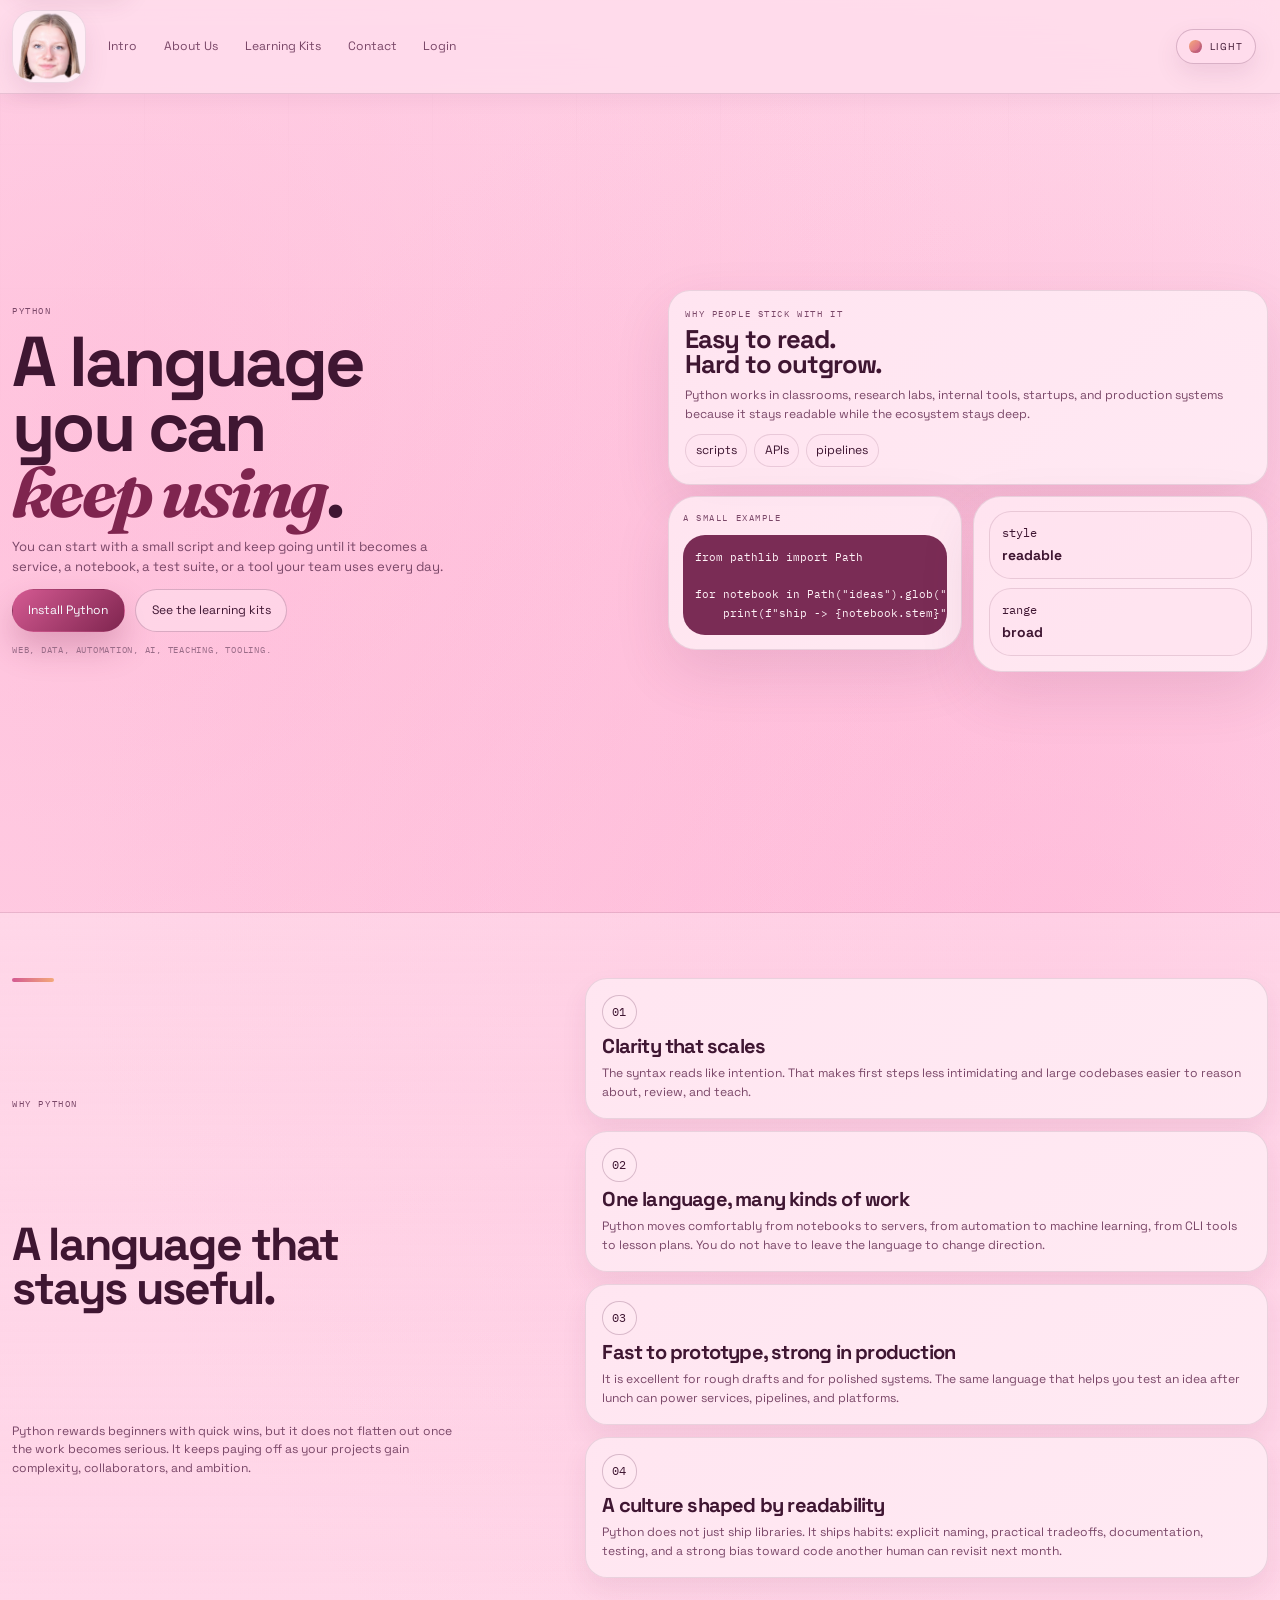
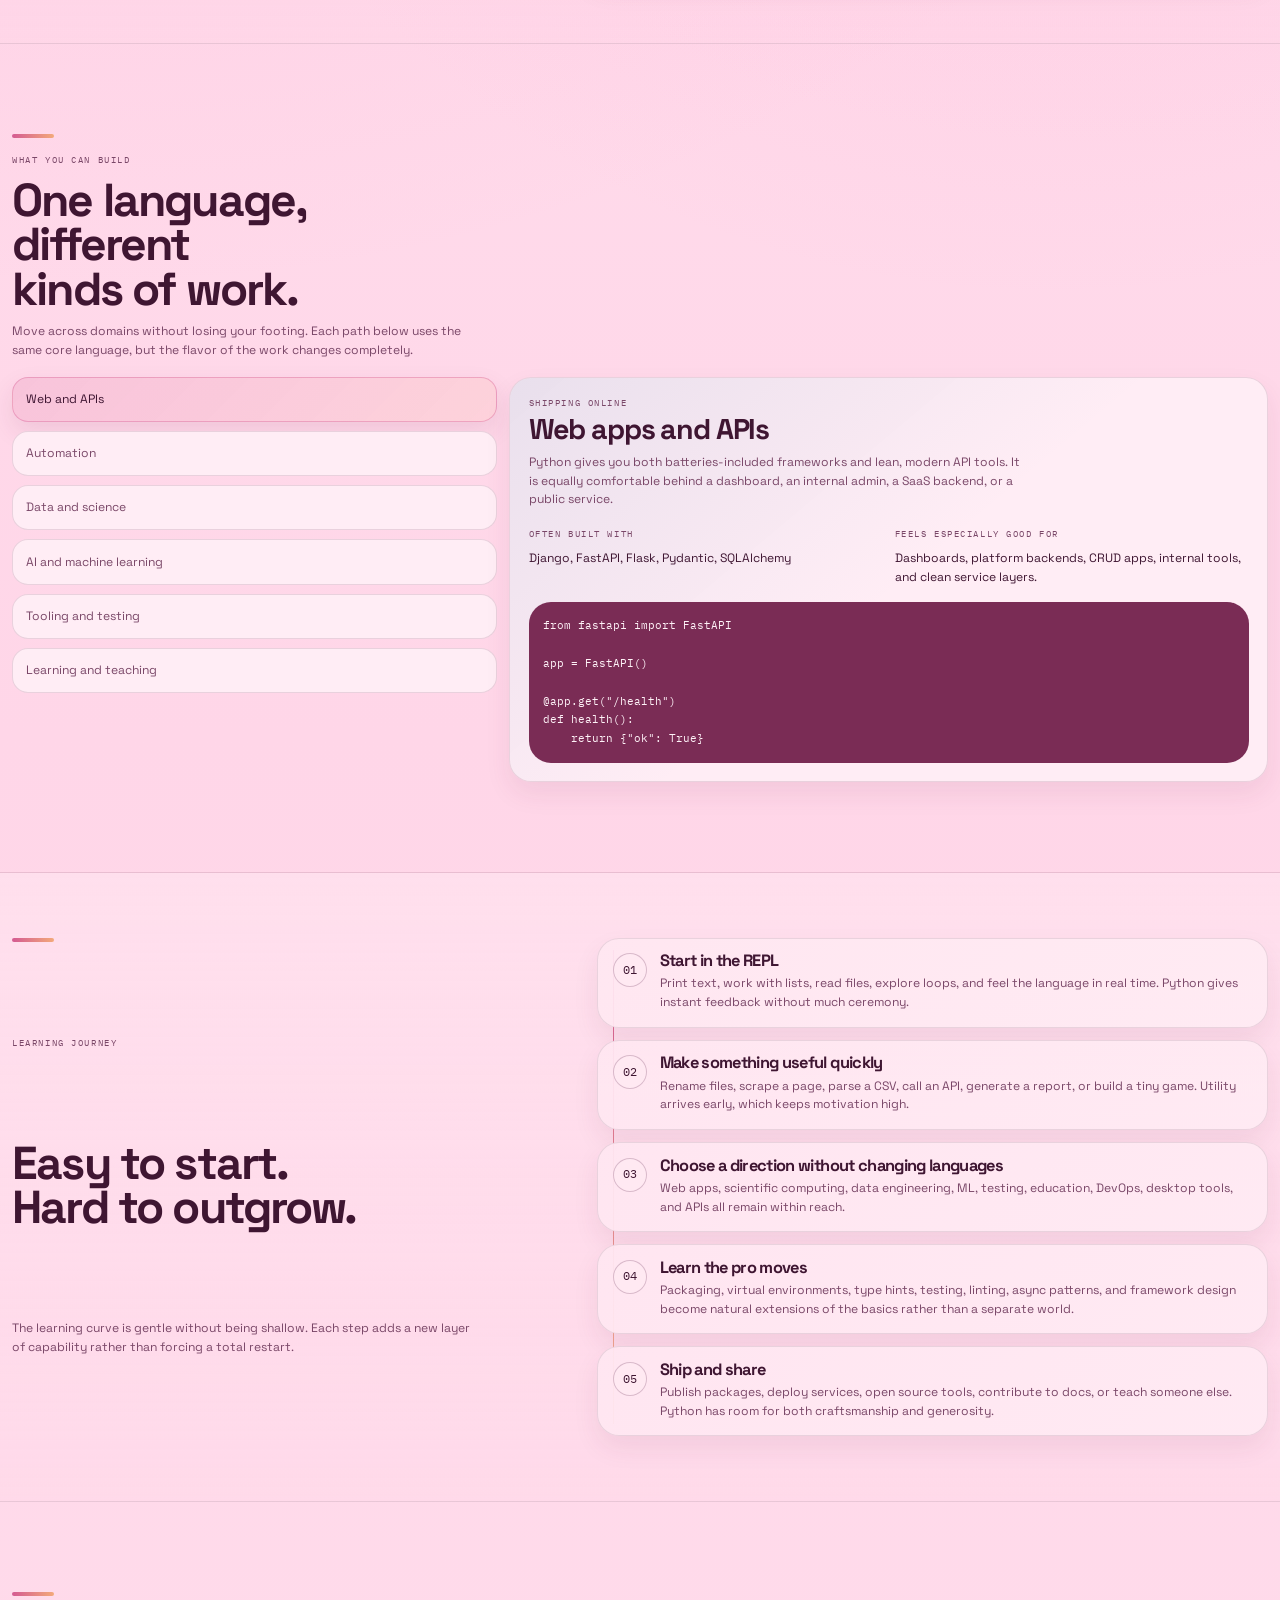
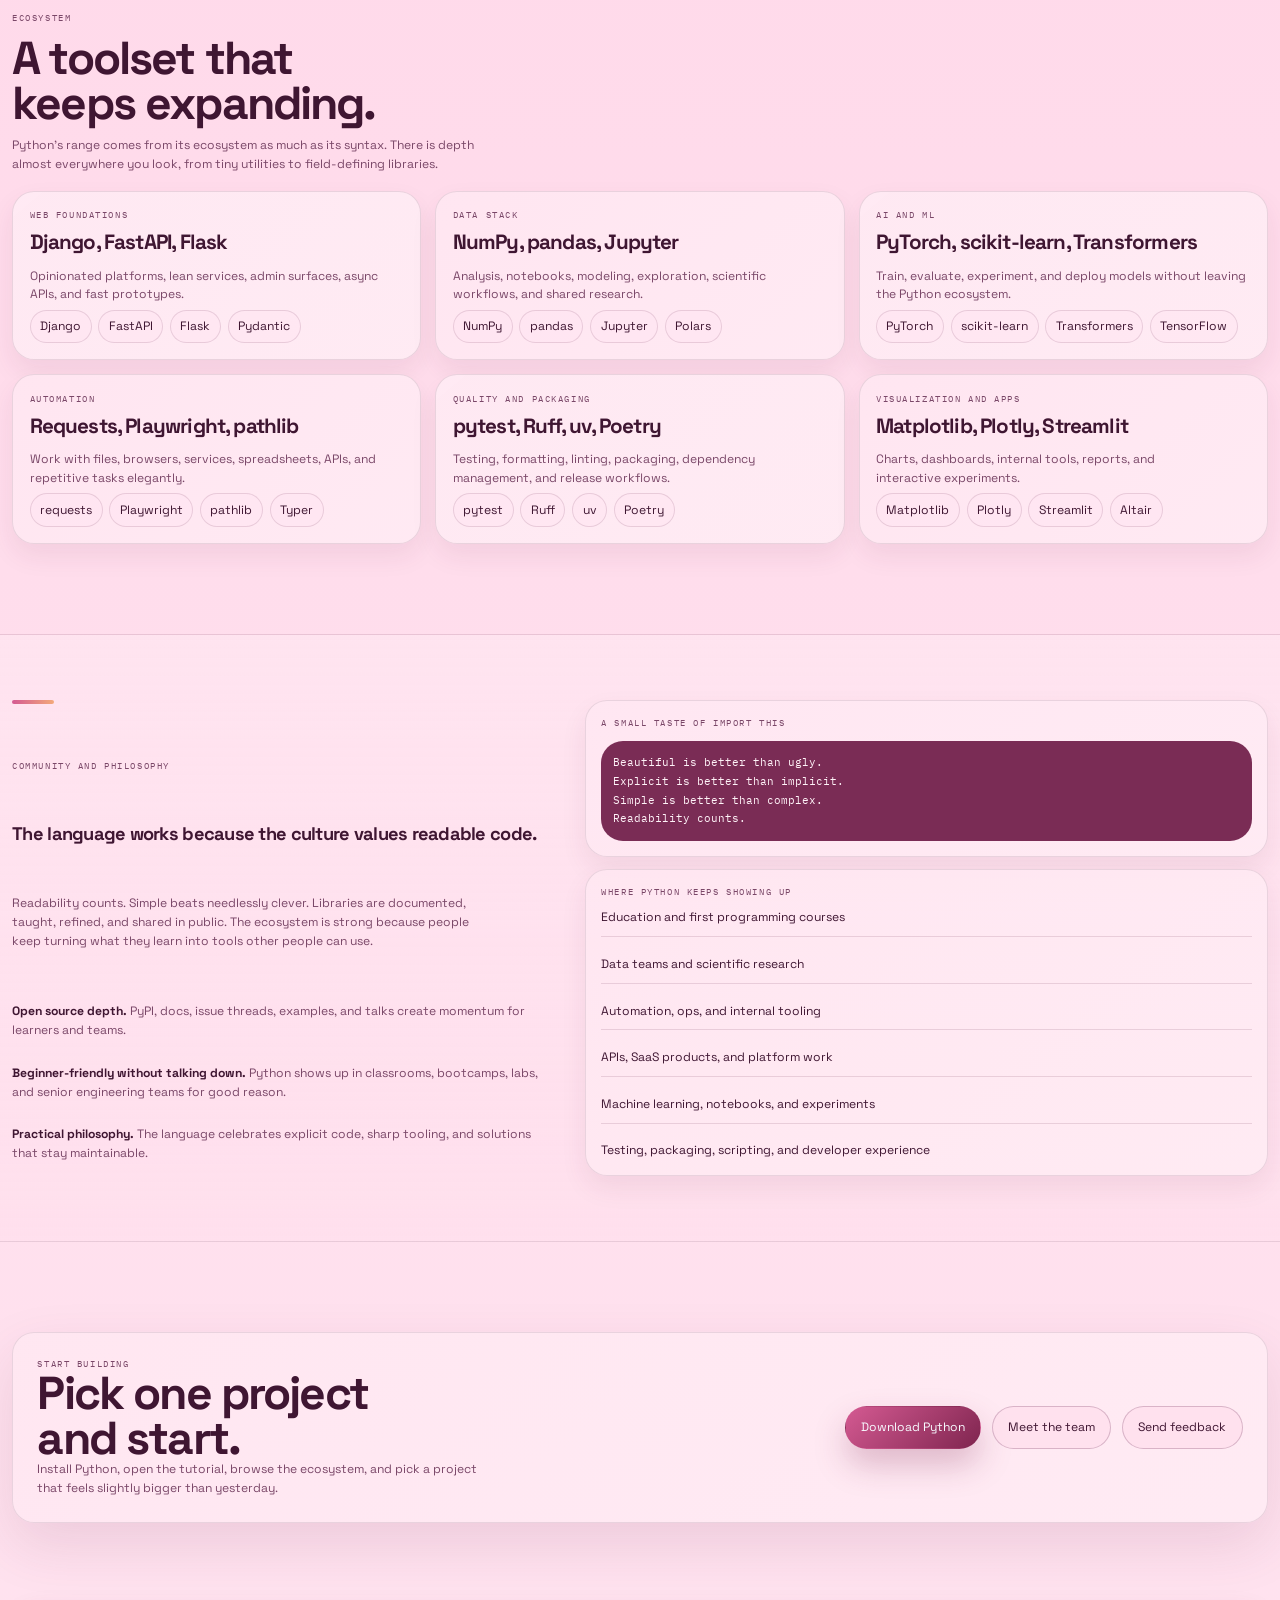
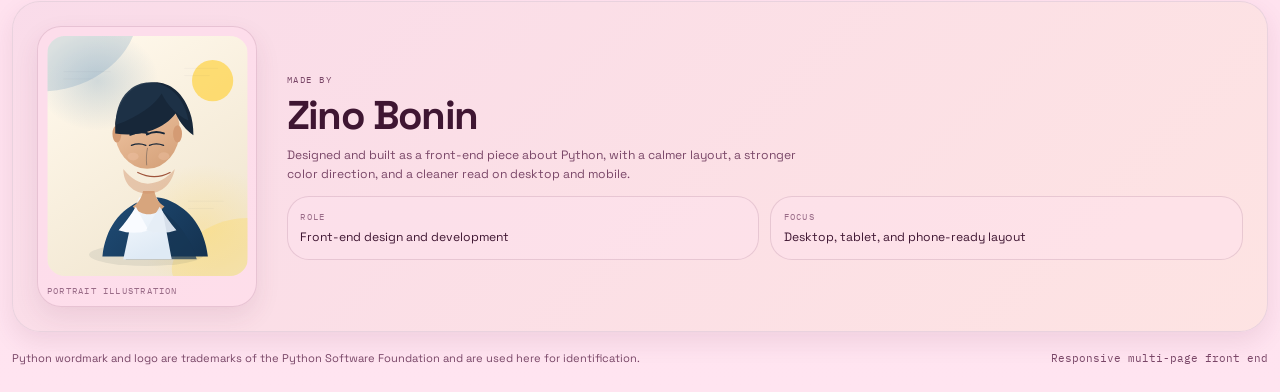
==== commit 3110cb36: "Expand site to meet assignment requirements" ====
--- a/index.html
+++ b/index.html
@@ -42,7 +42,7 @@
             data-logo-dark="https://www.python.org/static/opengraph-icon-200x200.png"
           >
         </span>
-        <span class="brand-bubble mono" id="brand-bubble" aria-hidden="true">Ich bin blöd</span>
+        <span class="brand-bubble mono" id="brand-bubble" aria-hidden="true">Readable first</span>
       </a>
 
       <button
@@ -57,12 +57,11 @@
       </button>
 
       <nav class="site-nav" id="site-nav" aria-label="Primary">
-        <a href="#why">Why Python</a>
-        <a href="#possibilities">Possibilities</a>
-        <a href="#journey">Journey</a>
-        <a href="#ecosystem">Ecosystem</a>
-        <a href="#culture">Culture</a>
-        <a href="#start">Start</a>
+        <a href="index.html">Intro</a>
+        <a href="about.html">About Us</a>
+        <a href="products.html">Learning Kits</a>
+        <a href="contact.html">Contact</a>
+        <a href="login.html">Login</a>
       </nav>
 
       <button
@@ -92,7 +91,7 @@
             <a class="button button--primary" href="https://www.python.org/downloads/" target="_blank" rel="noreferrer">
               Install Python
             </a>
-            <a class="button button--ghost" href="#possibilities">See what it can build</a>
+            <a class="button button--ghost" href="products.html">See the learning kits</a>
           </div>
           <p class="hero-note mono">Web, data, automation, AI, teaching, tooling.</p>
         </div>
@@ -455,11 +454,11 @@
             <a class="button button--primary" href="https://www.python.org/downloads/" target="_blank" rel="noreferrer">
               Download Python
             </a>
-            <a class="button button--ghost" href="https://docs.python.org/3/tutorial/" target="_blank" rel="noreferrer">
-              Read the tutorial
+            <a class="button button--ghost" href="about.html">
+              Meet the team
             </a>
-            <a class="button button--ghost" href="https://pypi.org/" target="_blank" rel="noreferrer">
-              Explore PyPI
+            <a class="button button--ghost" href="contact.html">
+              Send feedback
             </a>
           </div>
         </div>
@@ -501,7 +500,7 @@
 
     <div class="container footer-row">
       <p>Python wordmark and logo are trademarks of the Python Software Foundation and are used here for identification.</p>
-      <p class="mono">Responsive editorial single-page front end</p>
+      <p class="mono">Responsive multi-page front end</p>
     </div>
   </footer>
 </body>
--- a/styles.css
+++ b/styles.css
@@ -1661,3 +1661,133 @@
     transform: none;
   }
 }
+
+.page-hero {
+  display: flex;
+  align-items: center;
+}
+
+.prose-layout,
+.form-layout,
+.auth-shell,
+.detail-grid,
+.split-panels {
+  display: flex;
+  flex-wrap: wrap;
+  gap: 1rem;
+  align-items: stretch;
+}
+
+.prose-layout > *,
+.form-layout > *,
+.auth-shell > *,
+.detail-grid > *,
+.split-panels > * {
+  flex: 1 1 320px;
+}
+
+.prose-panel,
+.product-card,
+.form-panel {
+  border-radius: var(--radius-lg);
+  background: var(--surface-flat);
+  border: 1px solid var(--line);
+  box-shadow: var(--shadow-card);
+}
+
+.prose-panel {
+  padding: clamp(1.25rem, 3vw, 2rem);
+  display: grid;
+  gap: 1rem;
+}
+
+.split-panels {
+  justify-content: center;
+}
+
+.team-list {
+  margin: 0;
+  padding-left: 1.2rem;
+  display: grid;
+  gap: 0.6rem;
+}
+
+.catalog-shell {
+  display: flex;
+  flex-direction: column;
+  gap: 1.4rem;
+}
+
+.product-grid {
+  display: grid;
+  grid-template-columns: repeat(2, minmax(0, 1fr));
+  gap: 1rem;
+}
+
+.product-card {
+  padding: 1.3rem;
+  display: grid;
+  gap: 0.9rem;
+}
+
+.product-card h2 {
+  font-size: clamp(1.5rem, 2vw, 2rem);
+}
+
+.product-tag {
+  color: var(--ink-faint);
+  font-size: 0.76rem;
+  letter-spacing: 0.14em;
+  text-transform: uppercase;
+}
+
+.form-panel {
+  padding: clamp(1.2rem, 3vw, 1.8rem);
+  display: grid;
+  gap: 1rem;
+}
+
+.form-panel label {
+  display: grid;
+  gap: 0.45rem;
+  color: var(--ink);
+}
+
+.form-panel input,
+.form-panel select,
+.form-panel textarea {
+  width: 100%;
+  padding: 0.9rem 1rem;
+  border-radius: 16px;
+  border: 1px solid var(--line-strong);
+  background: var(--surface-strong);
+  color: var(--ink);
+}
+
+.auth-shell {
+  justify-content: center;
+}
+
+.auth-shell--narrow > * {
+  flex-basis: 280px;
+}
+
+.auth-panel {
+  max-width: 34rem;
+}
+
+.text-link {
+  color: var(--blue-deep);
+  text-decoration: none;
+}
+
+.text-link:hover,
+.text-link:focus-visible {
+  text-decoration: underline;
+}
+
+@media (max-width: 820px) {
+  .product-grid {
+    grid-template-columns: 1fr;
+  }
+}
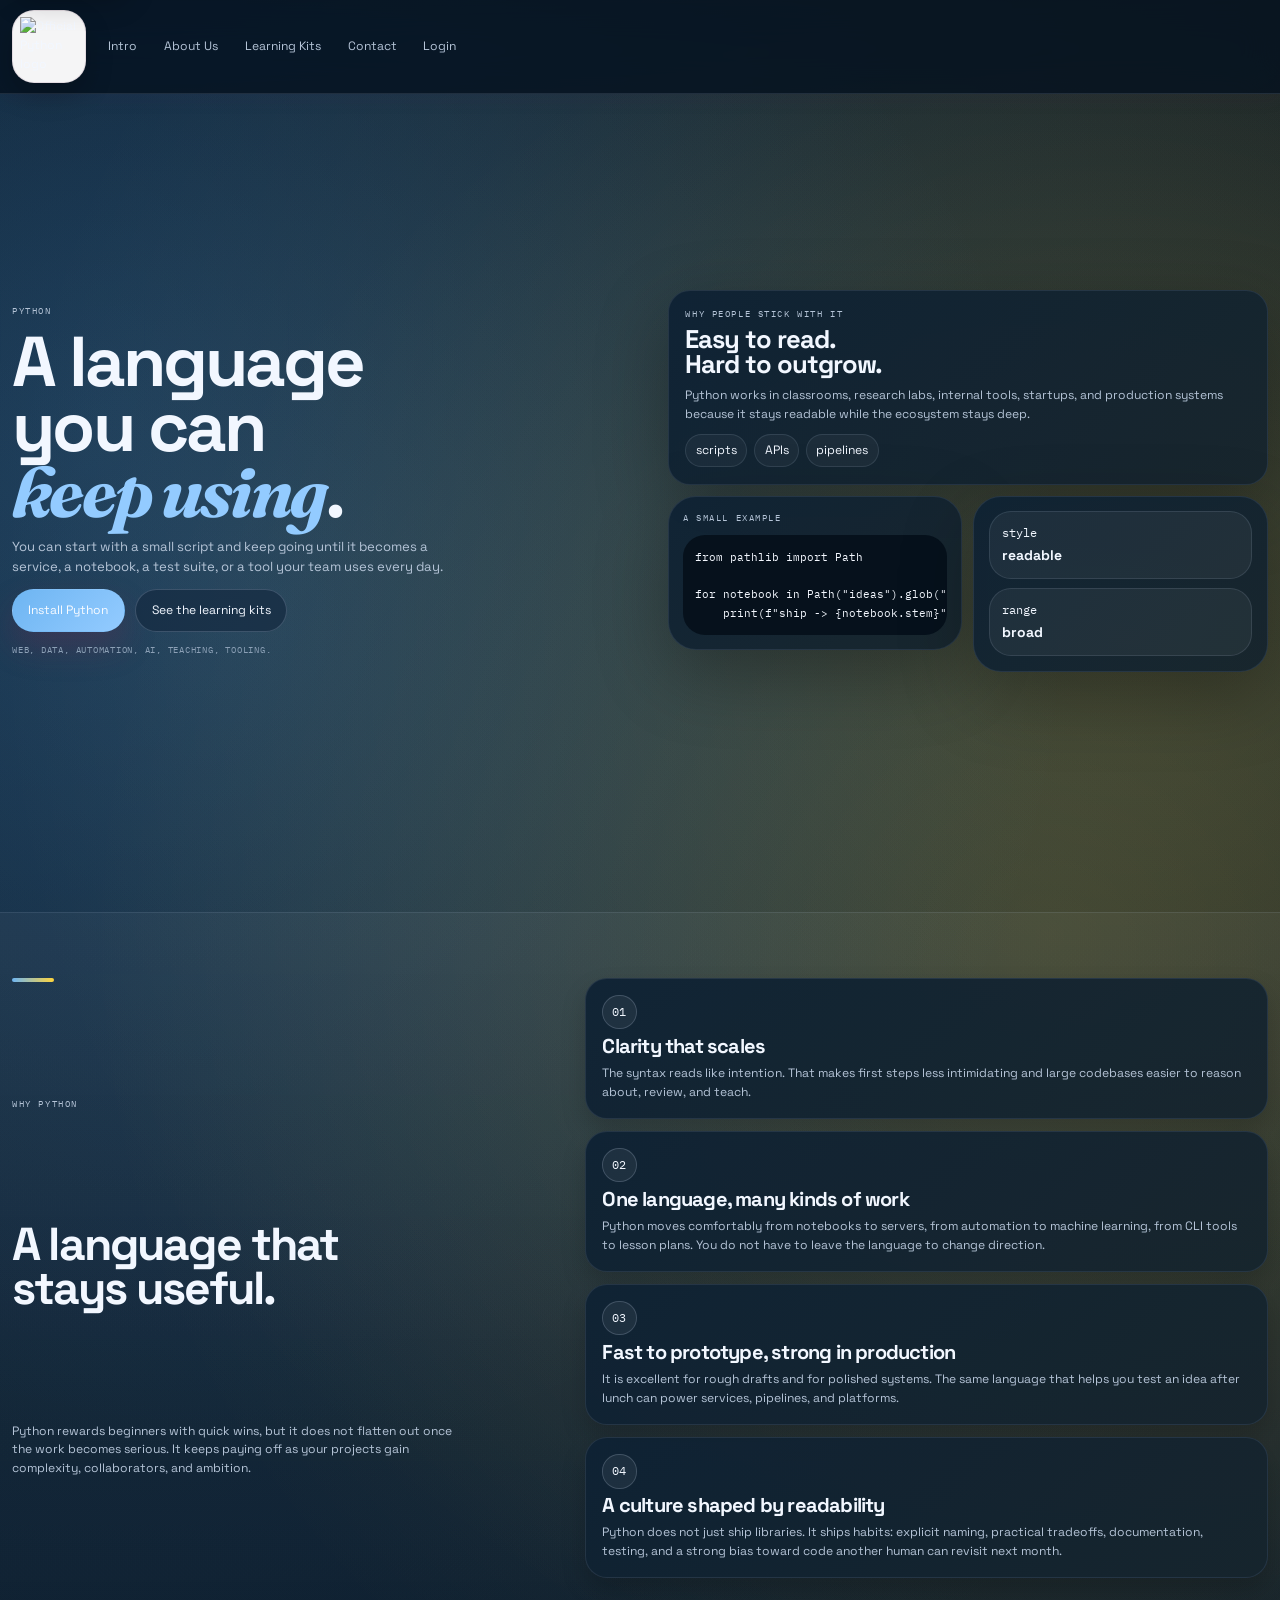
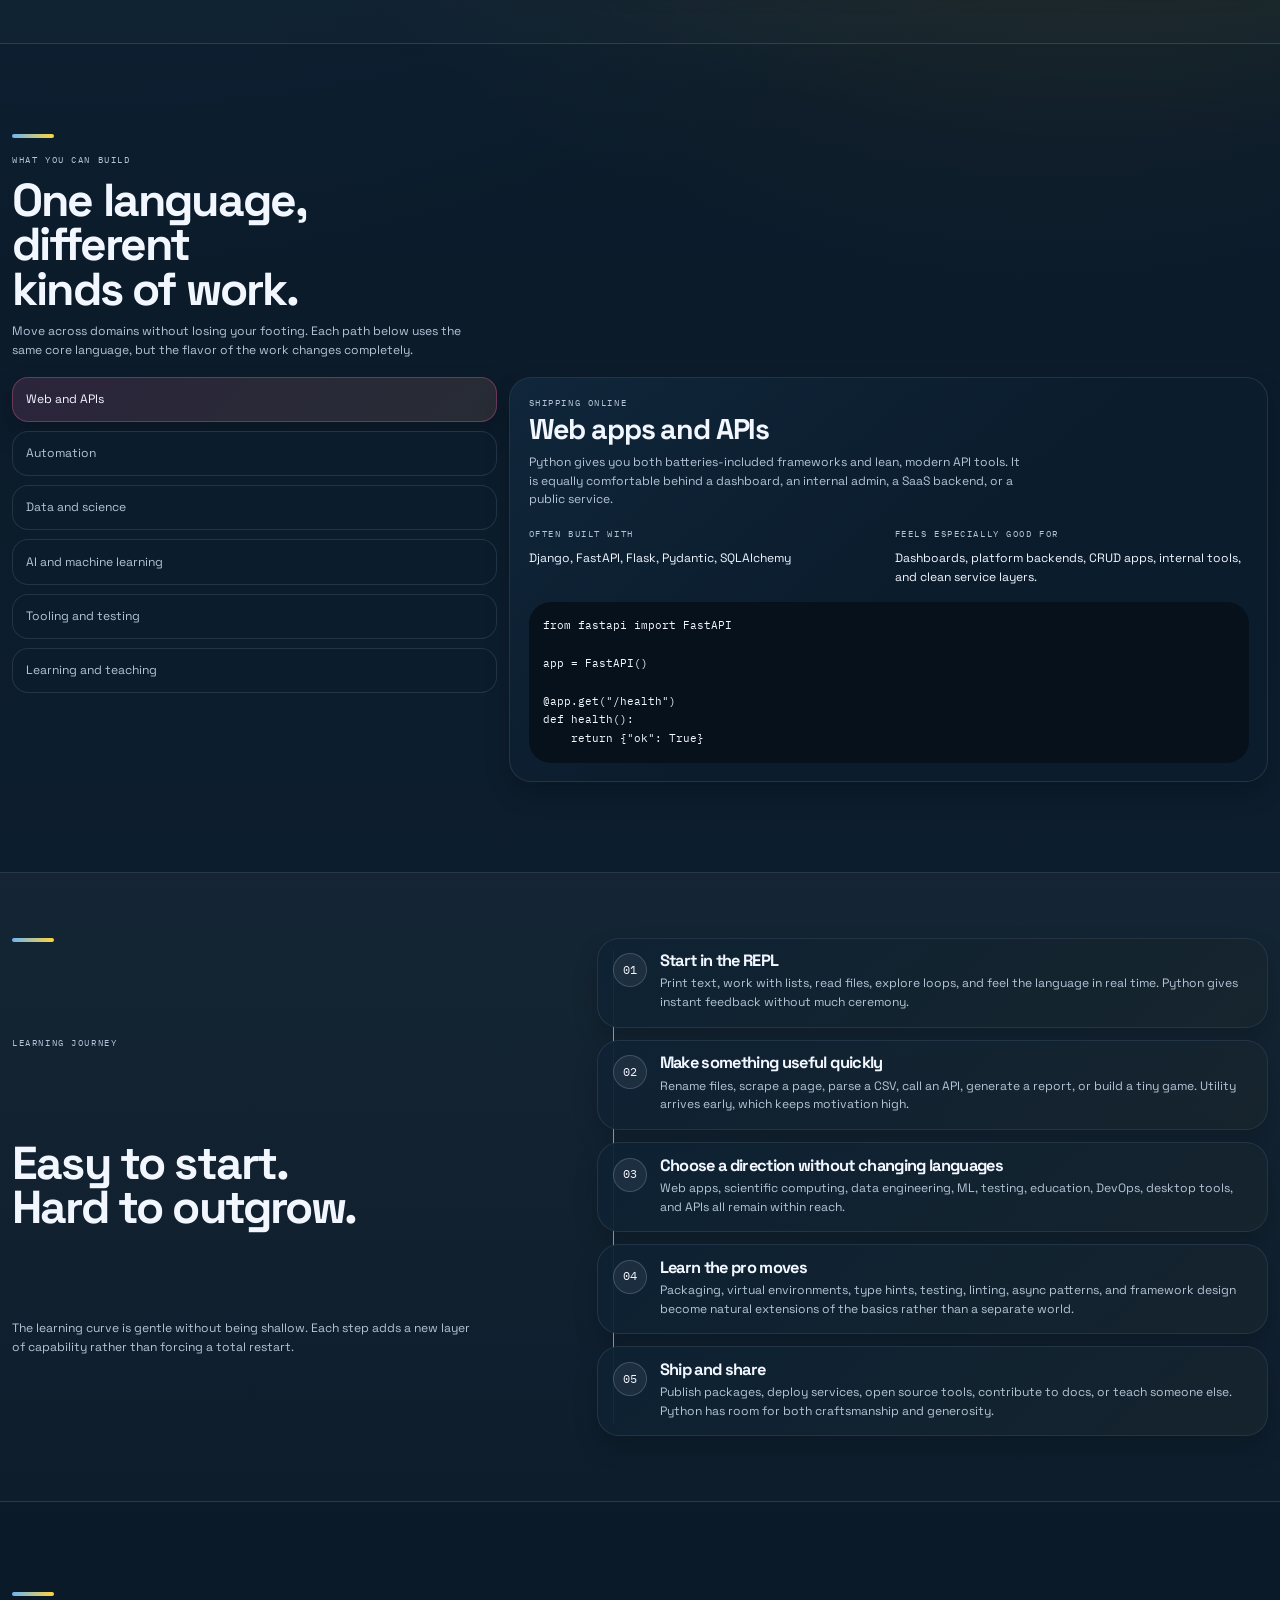
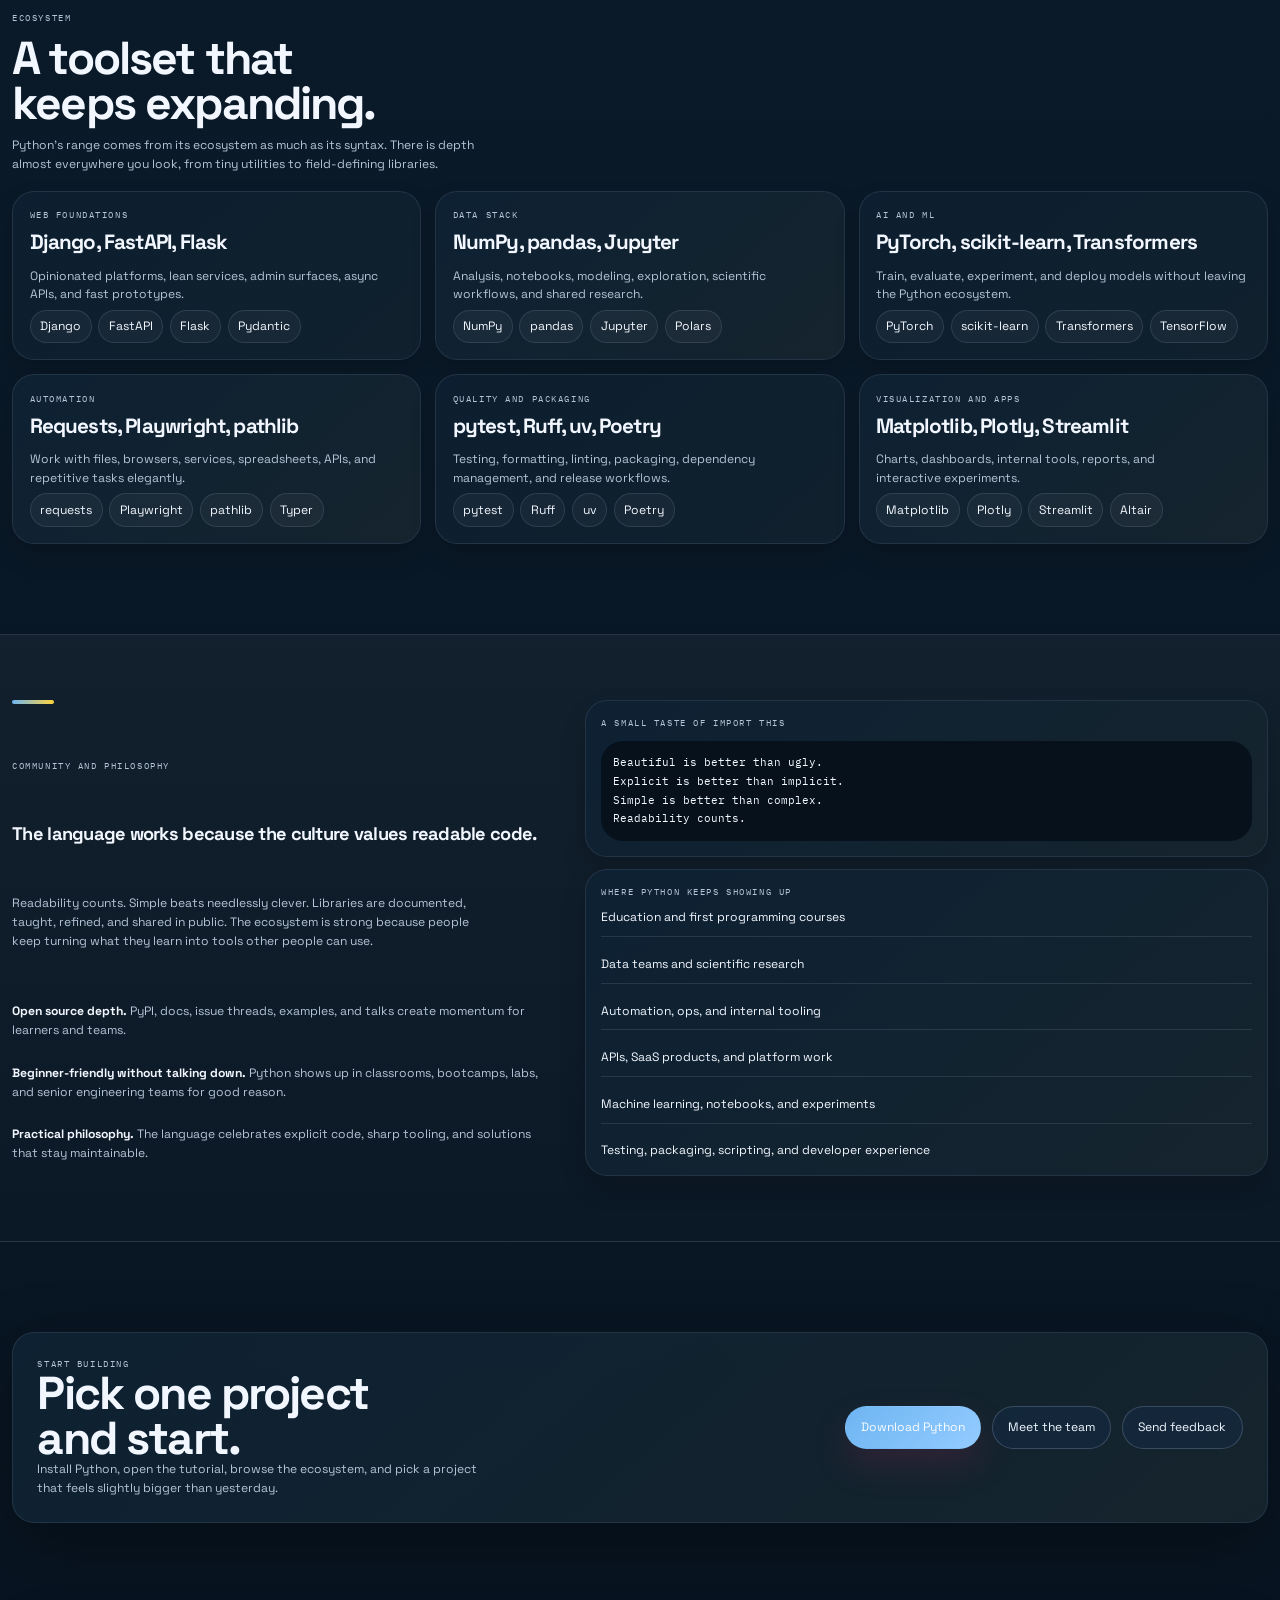
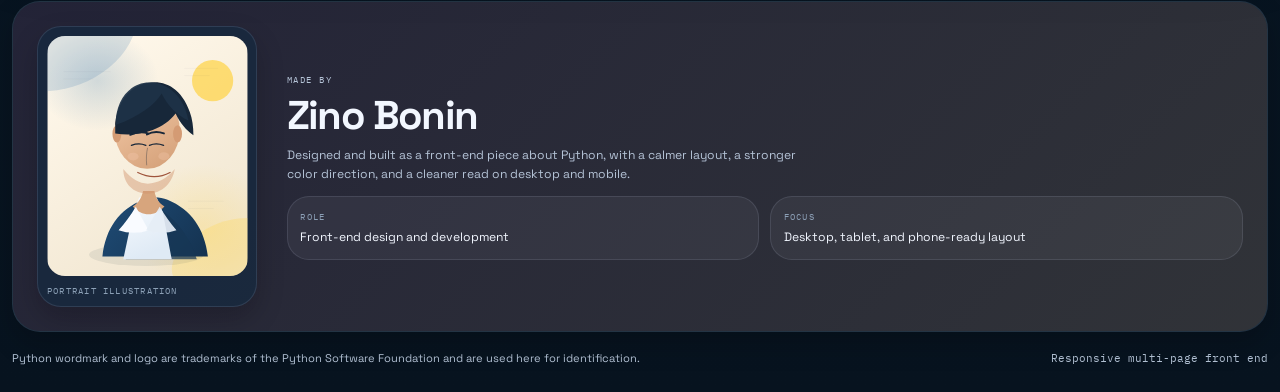
==== commit cf58144f: "Remove light mode from the site" ====
--- a/index.html
+++ b/index.html
@@ -1,5 +1,5 @@
 <!doctype html>
-<html lang="en">
+<html lang="en" data-theme="dark">
 <head>
   <meta charset="utf-8">
   <meta name="viewport" content="width=device-width, initial-scale=1">
@@ -8,12 +8,7 @@
     name="description"
     content="A premium editorial front end about Python - its philosophy, ecosystem, learning curve, and creative range."
   >
-  <script>
-    document.documentElement.classList.add("js");
-    const storedTheme = localStorage.getItem("python-site-theme");
-    const systemPrefersDark = window.matchMedia("(prefers-color-scheme: dark)").matches;
-    document.documentElement.dataset.theme = storedTheme || (systemPrefersDark ? "dark" : "light");
-  </script>
+  <script>document.documentElement.classList.add("js");</script>
   <link rel="preconnect" href="https://fonts.googleapis.com">
   <link rel="preconnect" href="https://fonts.gstatic.com" crossorigin>
   <link
@@ -64,16 +59,6 @@
         <a href="login.html">Login</a>
       </nav>
 
-      <button
-        class="theme-toggle"
-        type="button"
-        data-theme-toggle
-        aria-pressed="false"
-        aria-label="Switch to dark mode"
-      >
-        <span class="theme-toggle__icon" aria-hidden="true"></span>
-        <span class="theme-toggle__label">Light</span>
-      </button>
     </div>
   </header>
 
--- a/styles.css
+++ b/styles.css
@@ -1,38 +1,4 @@
 :root {
-  color-scheme: light;
-  --bg: #ffe4f0;
-  --bg-secondary: #ffd6e8;
-  --surface: rgba(255, 230, 241, 0.8);
-  --surface-strong: #fff1f7;
-  --surface-muted: rgba(255, 221, 236, 0.68);
-  --surface-flat: rgba(255, 238, 246, 0.94);
-  --ink: #3f1632;
-  --ink-soft: #7a4768;
-  --ink-faint: #9a6c88;
-  --blue: #d45a92;
-  --blue-deep: #7f254f;
-  --yellow: #f3a97a;
-  --yellow-deep: #c97a58;
-  --line: rgba(98, 37, 75, 0.14);
-  --line-strong: rgba(98, 37, 75, 0.24);
-  --header-bg: rgba(255, 222, 236, 0.86);
-  --shadow: 0 22px 56px rgba(104, 39, 82, 0.12);
-  --shadow-soft: 0 10px 24px rgba(104, 39, 82, 0.1);
-  --shadow-card: 0 12px 26px rgba(104, 39, 82, 0.08);
-  --code-bg: #7a2c55;
-  --code-ink: #fff3f8;
-  --accent-surface: linear-gradient(140deg, rgba(255, 120, 180, 0.18), rgba(255, 199, 220, 0.28));
-  --hero-glow-a: rgba(255, 122, 181, 0.28);
-  --hero-glow-b: rgba(255, 182, 213, 0.3);
-  --radius-lg: 28px;
-  --radius-md: 22px;
-  --radius-sm: 16px;
-  --max-width: 1200px;
-  --stage-accent: rgba(255, 120, 180, 0.24);
-  --header-height: 5.75rem;
-}
-
-html[data-theme="dark"] {
   color-scheme: dark;
   --bg: #07131f;
   --bg-secondary: #0c1d2d;
@@ -58,7 +24,12 @@
   --accent-surface: linear-gradient(140deg, rgba(55, 118, 171, 0.16), rgba(255, 211, 67, 0.12));
   --hero-glow-a: rgba(55, 118, 171, 0.3);
   --hero-glow-b: rgba(255, 211, 67, 0.18);
+  --radius-lg: 28px;
+  --radius-md: 22px;
+  --radius-sm: 16px;
+  --max-width: 1200px;
   --stage-accent: rgba(255, 211, 67, 0.22);
+  --header-height: 5.75rem;
 }
 
 * {
@@ -78,8 +49,8 @@
   line-height: 1.55;
   color: var(--ink);
   background:
-    radial-gradient(circle at 18% 12%, rgba(255, 186, 214, 0.28), transparent 18%),
-    radial-gradient(circle at 82% 18%, rgba(255, 133, 190, 0.22), transparent 22%),
+    radial-gradient(circle at 18% 12%, rgba(110, 181, 242, 0.14), transparent 18%),
+    radial-gradient(circle at 82% 18%, rgba(255, 212, 59, 0.12), transparent 22%),
     radial-gradient(circle at 8% 8%, var(--hero-glow-a), transparent 30%),
     radial-gradient(circle at 88% 12%, var(--hero-glow-b), transparent 24%),
     linear-gradient(180deg, var(--bg), var(--bg-secondary) 45%, var(--bg));
@@ -195,7 +166,7 @@
   pointer-events: none;
 }
 
-html[data-theme="dark"] .section--tinted::before {
+.section--tinted::before {
   background: linear-gradient(180deg, rgba(255, 255, 255, 0.04), rgba(255, 255, 255, 0.015));
 }
 
@@ -211,7 +182,7 @@
   display: none;
 }
 
-html[data-theme="dark"] .section--chapter::after {
+.section--chapter::after {
   color: rgba(255, 255, 255, 0.05);
 }
 
@@ -319,10 +290,6 @@
   transform: rotate(45deg);
 }
 
-html[data-theme="dark"] .brand-bubble {
-  display: none;
-}
-
 .brand.is-bubble-open .brand-bubble {
   opacity: 1;
   visibility: visible;
@@ -330,7 +297,7 @@
   transition-delay: 0s;
 }
 
-html[data-theme="dark"] .brand-frame {
+.brand-frame {
   background: rgba(255, 255, 255, 0.96);
 }
 
@@ -339,8 +306,7 @@
   height: auto;
 }
 
-html[data-theme="light"] .brand-logo {
-  transform: scale(1.18);
+.brand-logo {
   transform-origin: center;
 }
 
@@ -392,49 +358,10 @@
 }
 
 .nav-toggle:hover,
-.nav-toggle:focus-visible,
-.theme-toggle:hover,
-.theme-toggle:focus-visible {
+.nav-toggle:focus-visible {
   transform: translateY(-2px);
   box-shadow: 0 14px 28px rgba(127, 37, 79, 0.14);
   border-color: rgba(127, 37, 79, 0.24);
-}
-
-.theme-toggle:hover .theme-toggle__icon,
-.theme-toggle:focus-visible .theme-toggle__icon {
-  transform: rotate(-10deg) scale(1.08);
-  filter: saturate(1.08);
-}
-
-.theme-toggle {
-  display: inline-flex;
-  align-items: center;
-  justify-content: center;
-  gap: 0.7rem;
-  border: 1px solid var(--line-strong);
-  background: var(--surface-muted);
-  color: var(--ink);
-  padding: 0.7rem 0.95rem;
-  border-radius: 999px;
-  box-shadow: var(--shadow-soft);
-  justify-self: end;
-  white-space: nowrap;
-  transition: transform 220ms ease, box-shadow 220ms ease, border-color 220ms ease, background-color 220ms ease;
-}
-
-.theme-toggle__icon {
-  width: 1.05rem;
-  height: 1.05rem;
-  border-radius: 50%;
-  background: linear-gradient(135deg, var(--yellow), var(--blue));
-  box-shadow: inset -0.18rem -0.18rem 0 rgba(0, 0, 0, 0.12);
-  transition: transform 220ms ease, filter 220ms ease;
-}
-
-.theme-toggle__label {
-  font-size: 0.82rem;
-  letter-spacing: 0.12em;
-  text-transform: uppercase;
 }
 
 .eyebrow,
@@ -606,8 +533,8 @@
   background: rgba(255, 226, 239, 0.46);
 }
 
-html[data-theme="dark"] .chip-list li,
-html[data-theme="dark"] .signal-line span {
+.chip-list li,
+.signal-line span {
   background: rgba(255, 255, 255, 0.04);
 }
 
@@ -798,7 +725,7 @@
   justify-content: center;
 }
 
-html[data-theme="dark"] .hero-panel--stats div {
+.hero-panel--stats div {
   background: rgba(255, 255, 255, 0.05);
 }
 
@@ -892,8 +819,8 @@
   background: rgba(255, 233, 243, 0.78);
 }
 
-html[data-theme="dark"] .principle-index,
-html[data-theme="dark"] .journey-index {
+.principle-index,
+.journey-index {
   background: rgba(255, 255, 255, 0.06);
 }
 
@@ -1221,7 +1148,7 @@
   transition: transform 220ms ease, box-shadow 220ms ease, border-color 220ms ease;
 }
 
-html[data-theme="dark"] .maker-meta p {
+.maker-meta p {
   background: rgba(255, 255, 255, 0.05);
 }
 
@@ -1600,14 +1527,6 @@
     grid-template-columns: 1fr;
   }
 
-  .theme-toggle {
-    padding-inline: 0.82rem;
-  }
-
-  .theme-toggle__label {
-    display: none;
-  }
-
   .maker-section {
     padding-bottom: 1rem;
   }
